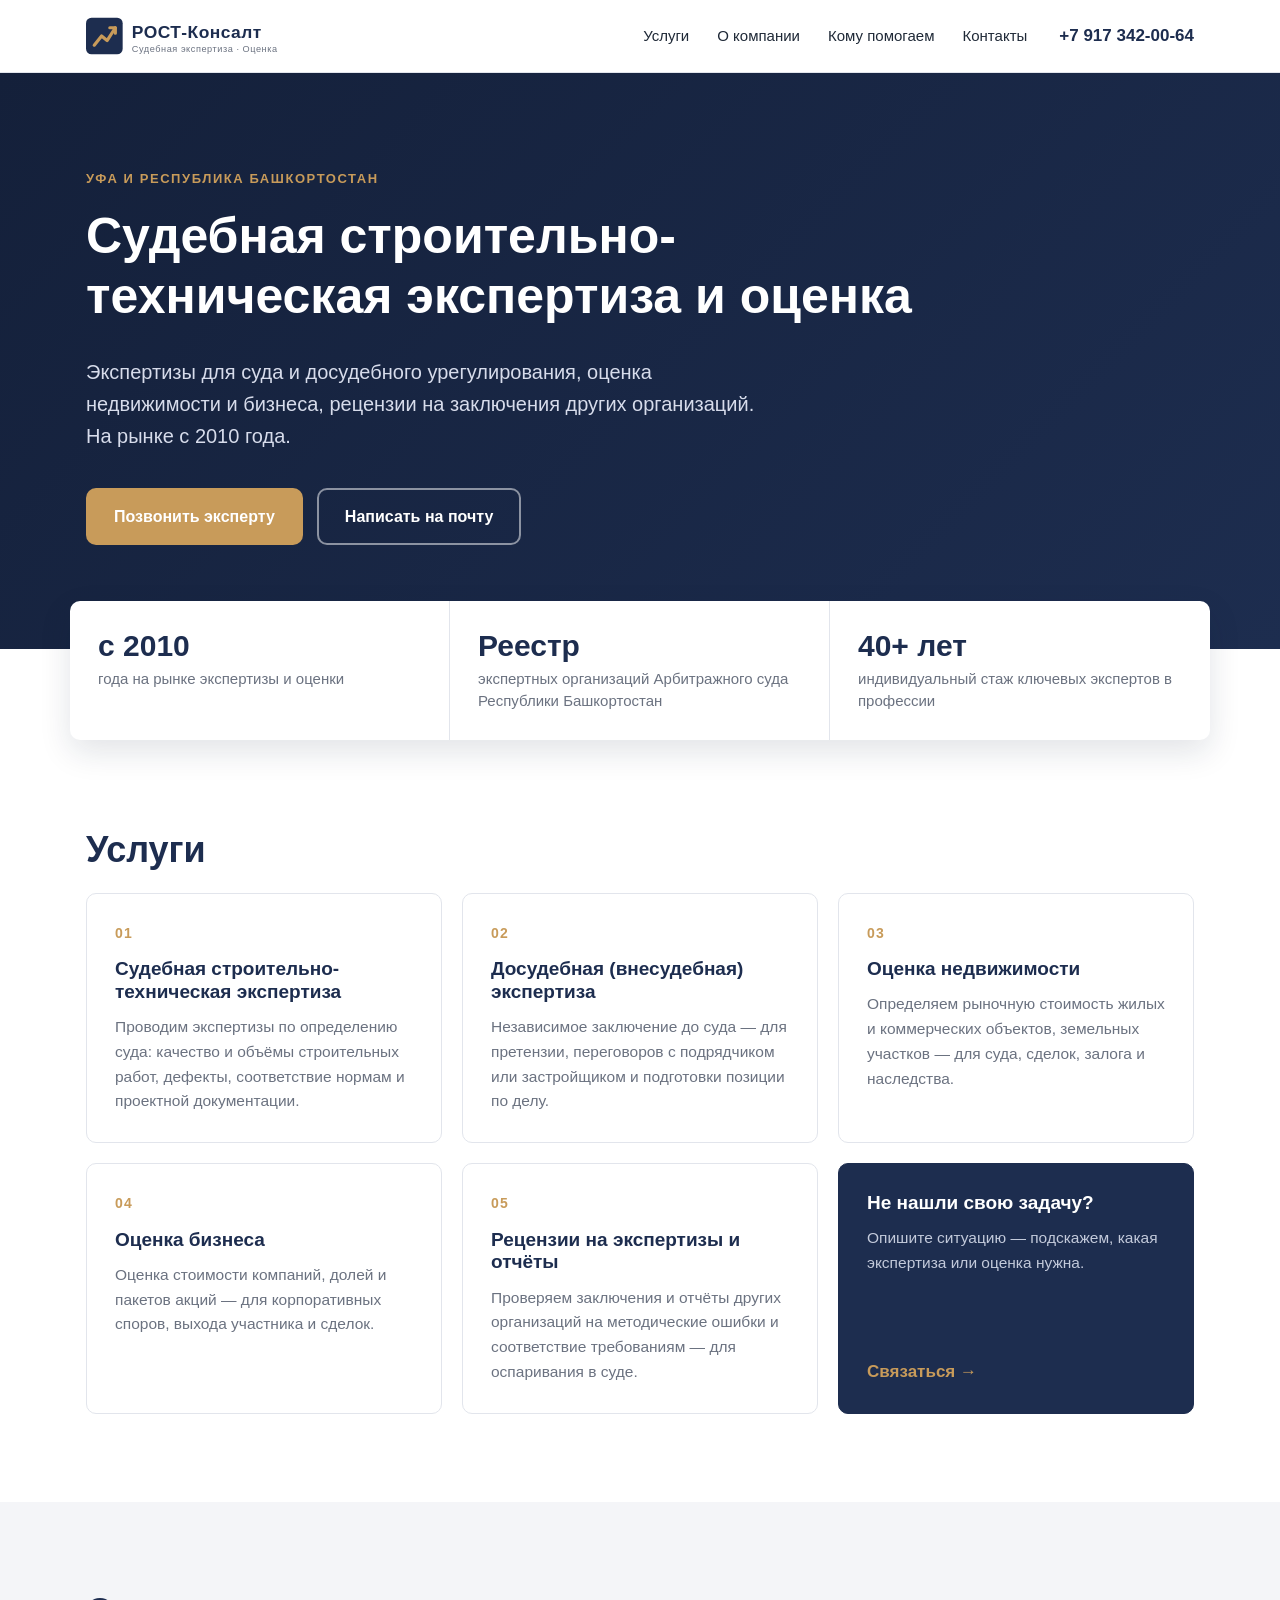
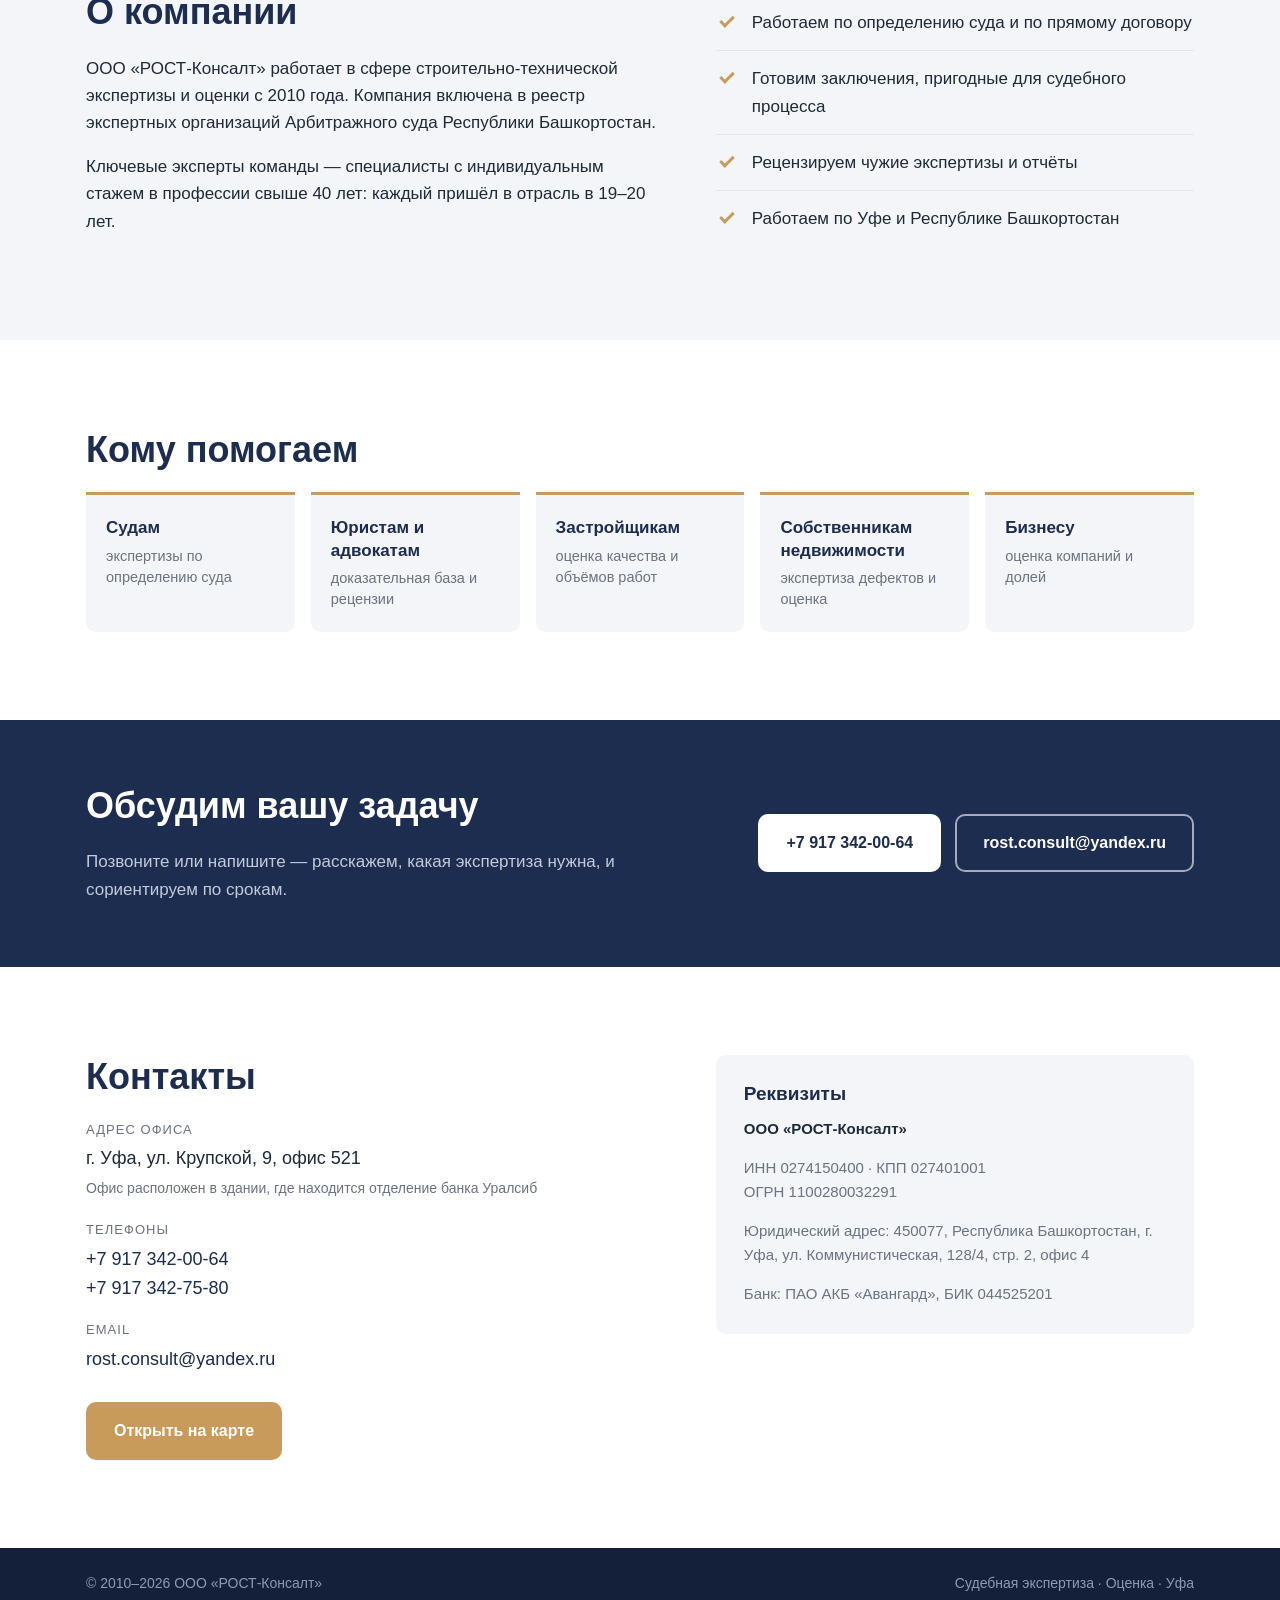
==== index.html @ 45d89816 "Первая версия лендинга РОСТ-Консалт на HTML/CSS Одностраничный адаптивный лендинг по справке о компа" ====
<!DOCTYPE html>
<html lang="ru">
<head>
  <meta charset="UTF-8">
  <meta name="viewport" content="width=device-width, initial-scale=1">
  <title>РОСТ-Консалт — судебная строительно-техническая экспертиза и оценка в Уфе</title>
  <meta name="description" content="ООО «РОСТ-Консалт»: судебная и досудебная строительно-техническая экспертиза, оценка недвижимости и бизнеса, рецензии на экспертизы. Уфа и Республика Башкортостан. На рынке с 2010 года.">
  <link rel="icon" href="assets/logo.svg" type="image/svg+xml">
  <link rel="stylesheet" href="styles.css">
</head>
<body>

  <header class="header">
    <div class="container header__inner">
      <a href="#top" class="header__logo" aria-label="РОСТ-Консалт — на главную">
        <!-- Заменить на assets/rostkonsalt_logo.png -->
        <img src="assets/logo.svg" alt="РОСТ-Консалт" width="240" height="48">
      </a>
      <input type="checkbox" id="nav-toggle" class="nav-toggle" aria-label="Открыть меню">
      <label for="nav-toggle" class="nav-burger" aria-hidden="true"><span></span></label>
      <nav class="nav" aria-label="Основное меню">
        <a href="#services">Услуги</a>
        <a href="#about">О компании</a>
        <a href="#clients">Кому помогаем</a>
        <a href="#contacts">Контакты</a>
      </nav>
      <a href="tel:+79173420064" class="header__phone">+7 917 342-00-64</a>
    </div>
  </header>

  <main id="top">

    <!-- 1. Первый экран -->
    <section class="hero">
      <div class="container hero__inner">
        <p class="eyebrow">Уфа и Республика Башкортостан</p>
        <h1>Судебная строительно-техническая экспертиза и&nbsp;оценка</h1>
        <p class="hero__lead">Экспертизы для суда и досудебного урегулирования, оценка недвижимости и бизнеса, рецензии на заключения других организаций. На рынке с 2010 года.</p>
        <div class="hero__actions">
          <a href="tel:+79173420064" class="btn btn--primary">Позвонить эксперту</a>
          <a href="mailto:rost.consult@yandex.ru" class="btn btn--ghost">Написать на почту</a>
        </div>
      </div>
    </section>

    <!-- 2. Факты доверия -->
    <section class="facts" aria-label="Ключевые факты">
      <div class="container facts__grid">
        <div class="fact">
          <span class="fact__num">с 2010</span>
          <span class="fact__text">года на рынке экспертизы и оценки</span>
        </div>
        <div class="fact">
          <span class="fact__num">Реестр</span>
          <span class="fact__text">экспертных организаций Арбитражного суда Республики Башкортостан</span>
        </div>
        <div class="fact">
          <span class="fact__num">40+ лет</span>
          <span class="fact__text">индивидуальный стаж ключевых экспертов в профессии</span>
        </div>
      </div>
    </section>

    <!-- 3. Услуги -->
    <section class="section" id="services">
      <div class="container">
        <h2>Услуги</h2>
        <div class="services">
          <article class="card">
            <span class="card__num">01</span>
            <h3>Судебная строительно-техническая экспертиза</h3>
            <p>Проводим экспертизы по определению суда: качество и объёмы строительных работ, дефекты, соответствие нормам и проектной документации.</p>
          </article>
          <article class="card">
            <span class="card__num">02</span>
            <h3>Досудебная (внесудебная) экспертиза</h3>
            <p>Независимое заключение до суда — для претензии, переговоров с подрядчиком или застройщиком и подготовки позиции по делу.</p>
          </article>
          <article class="card">
            <span class="card__num">03</span>
            <h3>Оценка недвижимости</h3>
            <p>Определяем рыночную стоимость жилых и коммерческих объектов, земельных участков — для суда, сделок, залога и наследства.</p>
          </article>
          <article class="card">
            <span class="card__num">04</span>
            <h3>Оценка бизнеса</h3>
            <p>Оценка стоимости компаний, долей и пакетов акций — для корпоративных споров, выхода участника и сделок.</p>
          </article>
          <article class="card">
            <span class="card__num">05</span>
            <h3>Рецензии на экспертизы и отчёты</h3>
            <p>Проверяем заключения и отчёты других организаций на методические ошибки и соответствие требованиям — для оспаривания в суде.</p>
          </article>
          <a href="#contacts" class="card card--cta">
            <h3>Не нашли свою задачу?</h3>
            <p>Опишите ситуацию — подскажем, какая экспертиза или оценка нужна.</p>
            <span class="card__link">Связаться →</span>
          </a>
        </div>
      </div>
    </section>

    <!-- 4. О компании -->
    <section class="section section--alt" id="about">
      <div class="container about">
        <div>
          <h2>О компании</h2>
          <p>ООО «РОСТ-Консалт» работает в сфере строительно-технической экспертизы и оценки с 2010 года. Компания включена в реестр экспертных организаций Арбитражного суда Республики Башкортостан.</p>
          <p>Ключевые эксперты команды — специалисты с индивидуальным стажем в профессии свыше 40 лет: каждый пришёл в отрасль в 19–20 лет.</p>
        </div>
        <ul class="checklist">
          <li>Работаем по определению суда и по прямому договору</li>
          <li>Готовим заключения, пригодные для судебного процесса</li>
          <li>Рецензируем чужие экспертизы и отчёты</li>
          <li>Работаем по Уфе и Республике Башкортостан</li>
        </ul>
      </div>
    </section>

    <!-- 5. Кому помогаем -->
    <section class="section" id="clients">
      <div class="container">
        <h2>Кому помогаем</h2>
        <ul class="clients">
          <li><strong>Судам</strong><span>экспертизы по определению суда</span></li>
          <li><strong>Юристам и адвокатам</strong><span>доказательная база и рецензии</span></li>
          <li><strong>Застройщикам</strong><span>оценка качества и объёмов работ</span></li>
          <li><strong>Собственникам недвижимости</strong><span>экспертиза дефектов и оценка</span></li>
          <li><strong>Бизнесу</strong><span>оценка компаний и долей</span></li>
        </ul>
      </div>
    </section>

    <!-- 6. Призыв к действию -->
    <section class="cta">
      <div class="container cta__inner">
        <div>
          <h2>Обсудим вашу задачу</h2>
          <p>Позвоните или напишите — расскажем, какая экспертиза нужна, и сориентируем по срокам.</p>
        </div>
        <div class="cta__actions">
          <a href="tel:+79173420064" class="btn btn--light">+7 917 342-00-64</a>
          <a href="mailto:rost.consult@yandex.ru" class="btn btn--outline-light">rost.consult@yandex.ru</a>
        </div>
      </div>
    </section>

    <!-- 7. Контакты -->
    <section class="section" id="contacts">
      <div class="container contacts">
        <div>
          <h2>Контакты</h2>
          <dl class="contacts__list">
            <dt>Адрес офиса</dt>
            <dd>г. Уфа, ул. Крупской, 9, офис 521<br><small>Офис расположен в здании, где находится отделение банка Уралсиб</small></dd>
            <dt>Телефоны</dt>
            <dd><a href="tel:+79173420064">+7 917 342-00-64</a><br><a href="tel:+79173427580">+7 917 342-75-80</a></dd>
            <dt>Email</dt>
            <dd><a href="mailto:rost.consult@yandex.ru">rost.consult@yandex.ru</a></dd>
          </dl>
          <a class="btn btn--primary" href="https://yandex.ru/maps/?text=%D0%A3%D1%84%D0%B0%2C%20%D1%83%D0%BB.%20%D0%9A%D1%80%D1%83%D0%BF%D1%81%D0%BA%D0%BE%D0%B9%2C%209" target="_blank" rel="noopener">Открыть на карте</a>
        </div>
        <div class="requisites">
          <h3>Реквизиты</h3>
          <p><strong>ООО «РОСТ-Консалт»</strong></p>
          <p>ИНН 0274150400 · КПП 027401001<br>ОГРН 1100280032291</p>
          <p>Юридический адрес: 450077, Республика Башкортостан, г. Уфа, ул. Коммунистическая, 128/4, стр. 2, офис 4</p>
          <p>Банк: ПАО АКБ «Авангард», БИК 044525201</p>
        </div>
      </div>
    </section>

  </main>

  <footer class="footer">
    <div class="container footer__inner">
      <span>© 2010–2026 ООО «РОСТ-Консалт»</span>
      <span>Судебная экспертиза · Оценка · Уфа</span>
    </div>
  </footer>

</body>
</html>
---- styles.css ----
:root {
  --navy: #1d2d4f;
  --navy-dark: #14203a;
  --accent: #c89b5a;
  --accent-dark: #a97f41;
  --text: #1f2937;
  --muted: #6b7280;
  --bg: #ffffff;
  --bg-alt: #f4f5f8;
  --line: #e2e5ec;
  --radius: 10px;
  --container: 1140px;
}

*, *::before, *::after { box-sizing: border-box; }

html { scroll-behavior: smooth; scroll-padding-top: 80px; }

body {
  margin: 0;
  font-family: "Segoe UI", Roboto, "Helvetica Neue", Arial, sans-serif;
  font-size: 17px;
  line-height: 1.6;
  color: var(--text);
  background: var(--bg);
}

img { max-width: 100%; height: auto; display: block; }
a { color: var(--navy); }

h1, h2, h3 { line-height: 1.2; color: var(--navy); margin: 0 0 .6em; }
h1 { font-size: clamp(30px, 5vw, 50px); color: #fff; }
h2 { font-size: clamp(26px, 3.4vw, 36px); }
h3 { font-size: 19px; }
p { margin: 0 0 1em; }

.container {
  width: 100%;
  max-width: var(--container);
  margin: 0 auto;
  padding: 0 16px;
}

/* ---------- Кнопки ---------- */
.btn {
  display: inline-block;
  padding: 14px 26px;
  border-radius: var(--radius);
  font-weight: 600;
  font-size: 16px;
  text-decoration: none;
  text-align: center;
  border: 2px solid transparent;
  transition: background .2s, color .2s, border-color .2s;
}
.btn--primary { background: var(--accent); color: #fff; }
.btn--primary:hover { background: var(--accent-dark); }
.btn--ghost { border-color: rgba(255,255,255,.5); color: #fff; }
.btn--ghost:hover { border-color: #fff; background: rgba(255,255,255,.08); }
.btn--light { background: #fff; color: var(--navy); }
.btn--light:hover { background: #f0e6d6; }
.btn--outline-light { border-color: rgba(255,255,255,.6); color: #fff; }
.btn--outline-light:hover { border-color: #fff; }

/* ---------- Шапка ---------- */
.header {
  position: sticky;
  top: 0;
  z-index: 10;
  background: rgba(255,255,255,.97);
  border-bottom: 1px solid var(--line);
}
.header__inner {
  display: flex;
  align-items: center;
  gap: 32px;
  min-height: 72px;
}
.header__logo img { height: 44px; width: auto; }
.nav { display: flex; gap: 28px; margin-left: auto; }
.nav a { text-decoration: none; color: var(--text); font-size: 15px; font-weight: 500; }
.nav a:hover { color: var(--accent-dark); }
.header__phone { font-weight: 700; text-decoration: none; white-space: nowrap; }
.nav-toggle, .nav-burger { display: none; }

/* ---------- Первый экран ---------- */
.hero {
  background: linear-gradient(135deg, var(--navy-dark) 0%, var(--navy) 100%);
  color: #d7dceb;
  padding: 96px 0 104px;
}
.hero__inner { max-width: 860px; margin-left: max(0px, calc((100% - var(--container)) / 2)); }
.eyebrow {
  text-transform: uppercase;
  letter-spacing: .12em;
  font-size: 13px;
  font-weight: 600;
  color: var(--accent);
  margin-bottom: 16px;
}
.hero__lead { font-size: clamp(17px, 2vw, 20px); max-width: 680px; margin-bottom: 36px; }
.hero__actions { display: flex; flex-wrap: wrap; gap: 14px; }

/* ---------- Факты ---------- */
.facts { margin-top: -48px; }
.facts__grid {
  display: grid;
  grid-template-columns: repeat(3, 1fr);
  gap: 0;
  background: #fff;
  border-radius: var(--radius);
  box-shadow: 0 12px 32px rgba(20, 32, 58, .12);
  padding: 0;
}
.fact {
  padding: 28px 28px;
  border-right: 1px solid var(--line);
  display: flex;
  flex-direction: column;
  gap: 6px;
}
.fact:last-child { border-right: 0; }
.fact__num { font-size: 30px; font-weight: 700; color: var(--navy); line-height: 1.1; }
.fact__text { color: var(--muted); font-size: 15px; line-height: 1.45; }

/* ---------- Секции ---------- */
.section { padding: 88px 0; }
.section--alt { background: var(--bg-alt); }

/* ---------- Услуги ---------- */
.services {
  display: grid;
  grid-template-columns: repeat(3, 1fr);
  gap: 20px;
  margin-top: 12px;
}
.card {
  background: #fff;
  border: 1px solid var(--line);
  border-radius: var(--radius);
  padding: 28px;
  transition: border-color .2s, box-shadow .2s;
}
.card:hover { border-color: var(--accent); box-shadow: 0 8px 24px rgba(20, 32, 58, .08); }
.card p { color: var(--muted); font-size: 15.5px; margin: 0; }
.card__num { display: block; font-weight: 700; color: var(--accent); margin-bottom: 14px; font-size: 14px; letter-spacing: .08em; }
.card--cta {
  background: var(--navy);
  border-color: var(--navy);
  text-decoration: none;
  display: flex;
  flex-direction: column;
}
.card--cta h3 { color: #fff; }
.card--cta p { color: #c3cadb; }
.card__link { margin-top: auto; padding-top: 18px; color: var(--accent); font-weight: 600; }

/* ---------- О компании ---------- */
.about {
  display: grid;
  grid-template-columns: 1.2fr 1fr;
  gap: 56px;
  align-items: center;
}
.checklist { list-style: none; margin: 0; padding: 0; }
.checklist li {
  position: relative;
  padding: 14px 0 14px 36px;
  border-bottom: 1px solid var(--line);
  font-weight: 500;
}
.checklist li:last-child { border-bottom: 0; }
.checklist li::before {
  content: "";
  position: absolute;
  left: 4px;
  top: 21px;
  width: 14px;
  height: 8px;
  border-left: 3px solid var(--accent);
  border-bottom: 3px solid var(--accent);
  transform: rotate(-45deg);
}

/* ---------- Кому помогаем ---------- */
.clients {
  list-style: none;
  margin: 12px 0 0;
  padding: 0;
  display: grid;
  grid-template-columns: repeat(5, 1fr);
  gap: 16px;
}
.clients li {
  border-top: 3px solid var(--accent);
  background: var(--bg-alt);
  border-radius: 0 0 var(--radius) var(--radius);
  padding: 22px 20px;
  display: flex;
  flex-direction: column;
  gap: 6px;
}
.clients strong { color: var(--navy); font-size: 17px; line-height: 1.3; }
.clients span { color: var(--muted); font-size: 14.5px; line-height: 1.45; }

/* ---------- CTA ---------- */
.cta { background: var(--navy); color: #c3cadb; padding: 64px 0; }
.cta h2 { color: #fff; }
.cta p { margin: 0; }
.cta__inner {
  display: flex;
  align-items: center;
  justify-content: space-between;
  gap: 32px;
}
.cta__actions { display: flex; flex-wrap: wrap; gap: 14px; flex-shrink: 0; }

/* ---------- Контакты ---------- */
.contacts {
  display: grid;
  grid-template-columns: 1.2fr 1fr;
  gap: 56px;
}
.contacts__list { margin: 0 0 28px; }
.contacts__list dt {
  font-size: 13px;
  text-transform: uppercase;
  letter-spacing: .08em;
  color: var(--muted);
  margin-top: 18px;
}
.contacts__list dd { margin: 4px 0 0; font-size: 18px; font-weight: 500; }
.contacts__list dd a { text-decoration: none; }
.contacts__list small { color: var(--muted); font-size: 14px; font-weight: 400; }
.requisites {
  background: var(--bg-alt);
  border-radius: var(--radius);
  padding: 28px;
  font-size: 15px;
  color: var(--muted);
  align-self: start;
}
.requisites strong { color: var(--text); }
.requisites p:last-child { margin: 0; }

/* ---------- Подвал ---------- */
.footer { background: var(--navy-dark); color: #8f99b3; font-size: 14px; padding: 24px 0; }
.footer__inner { display: flex; justify-content: space-between; gap: 16px; flex-wrap: wrap; }

/* ---------- Адаптив ---------- */
@media (max-width: 1024px) {
  .services { grid-template-columns: repeat(2, 1fr); }
  .clients { grid-template-columns: repeat(3, 1fr); }
  .header__phone { display: none; }
}

@media (max-width: 820px) {
  .nav-burger {
    display: block;
    margin-left: auto;
    width: 32px;
    height: 24px;
    position: relative;
    cursor: pointer;
  }
  .nav-burger span,
  .nav-burger span::before,
  .nav-burger span::after {
    position: absolute;
    left: 0;
    width: 100%;
    height: 3px;
    background: var(--navy);
    border-radius: 2px;
    content: "";
  }
  .nav-burger span { top: 10px; }
  .nav-burger span::before { top: -9px; }
  .nav-burger span::after { top: 9px; }
  .nav {
    display: none;
    position: absolute;
    top: 72px;
    left: 0;
    right: 0;
    flex-direction: column;
    gap: 0;
    background: #fff;
    border-bottom: 1px solid var(--line);
    padding: 8px 16px 16px;
  }
  .nav a { padding: 12px 0; border-bottom: 1px solid var(--line); font-size: 17px; }
  .nav-toggle:checked ~ .nav { display: flex; }

  .facts__grid { grid-template-columns: 1fr; }
  .fact { border-right: 0; border-bottom: 1px solid var(--line); padding: 22px; }
  .fact:last-child { border-bottom: 0; }

  .about, .contacts { grid-template-columns: 1fr; gap: 32px; }
  .cta__inner { flex-direction: column; align-items: flex-start; }
}

@media (max-width: 600px) {
  body { font-size: 16px; }
  .header__logo img { height: 38px; }
  .hero { padding: 64px 0 88px; }
  .hero__actions .btn, .cta__actions .btn { width: 100%; }
  .cta__actions { width: 100%; }
  .section { padding: 64px 0; }
  .services { grid-template-columns: 1fr; }
  .clients { grid-template-columns: 1fr; }
  .contacts__list dd { font-size: 17px; }
}
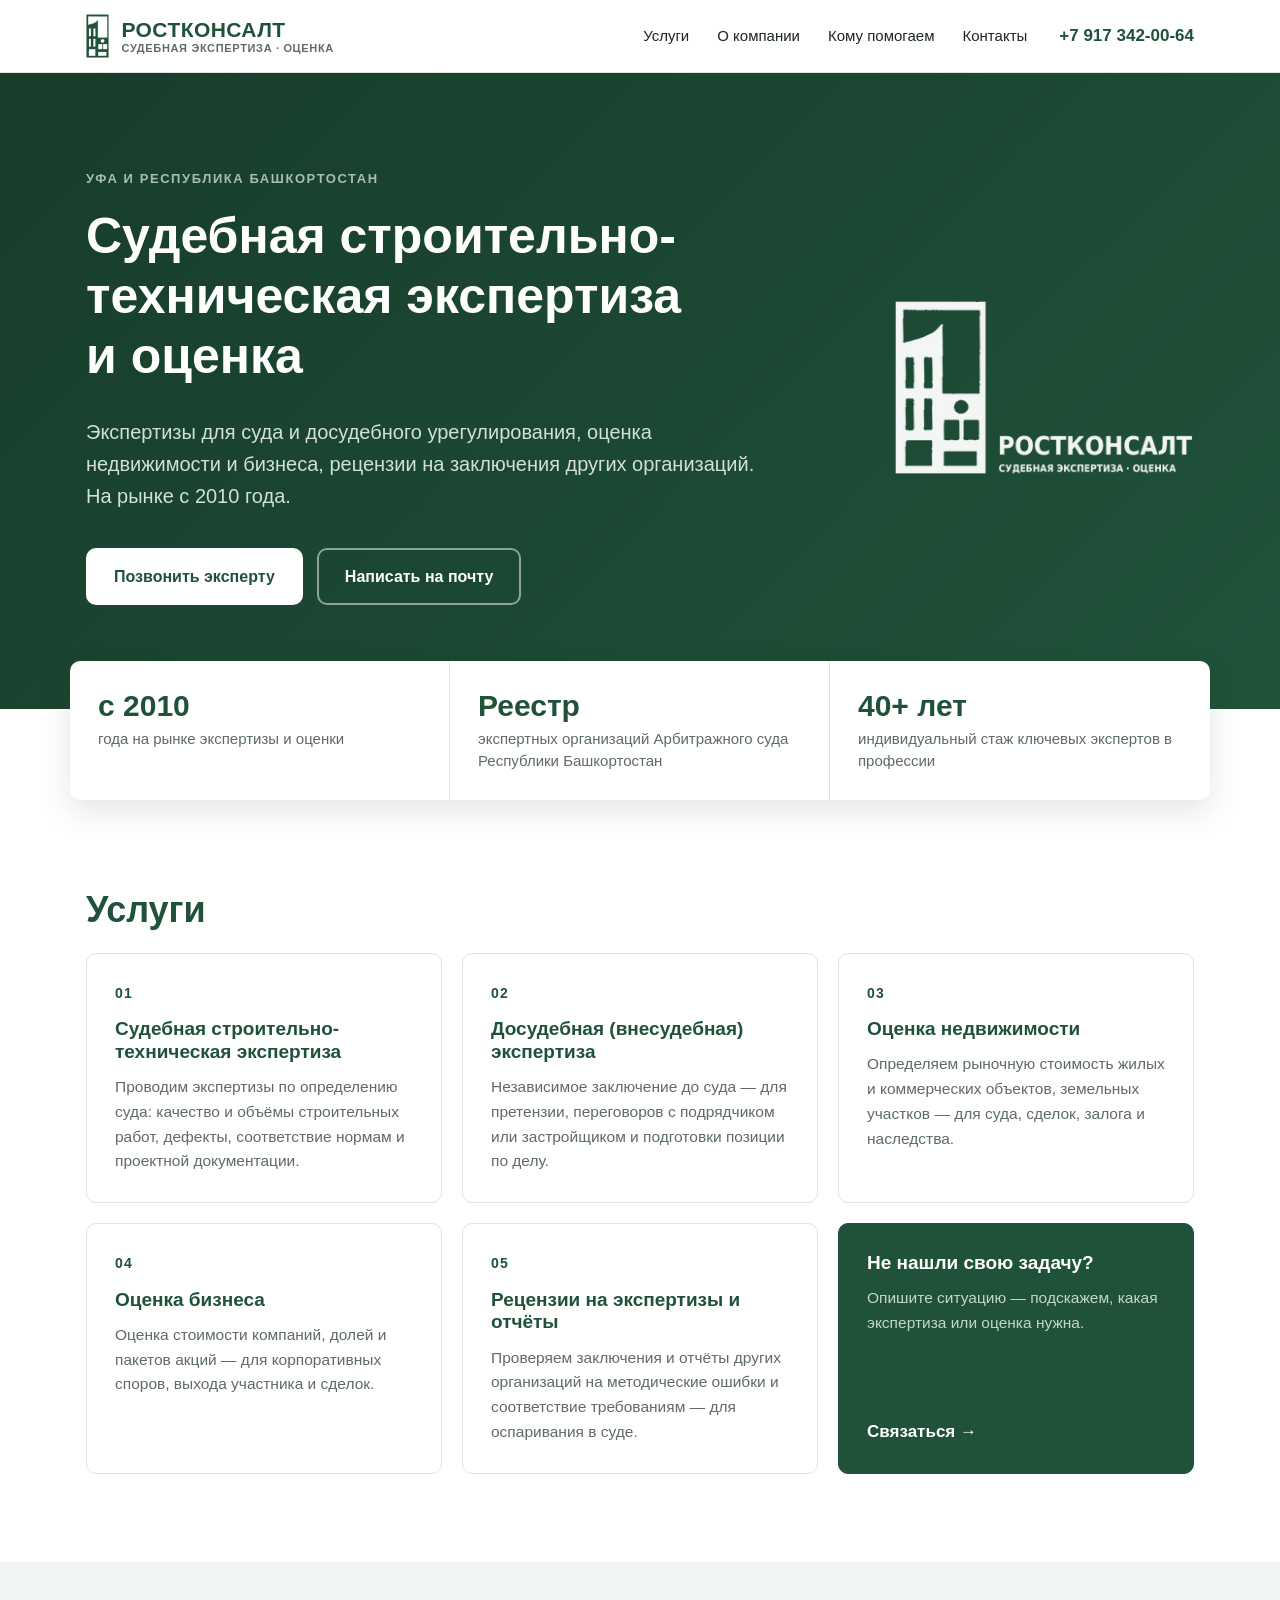
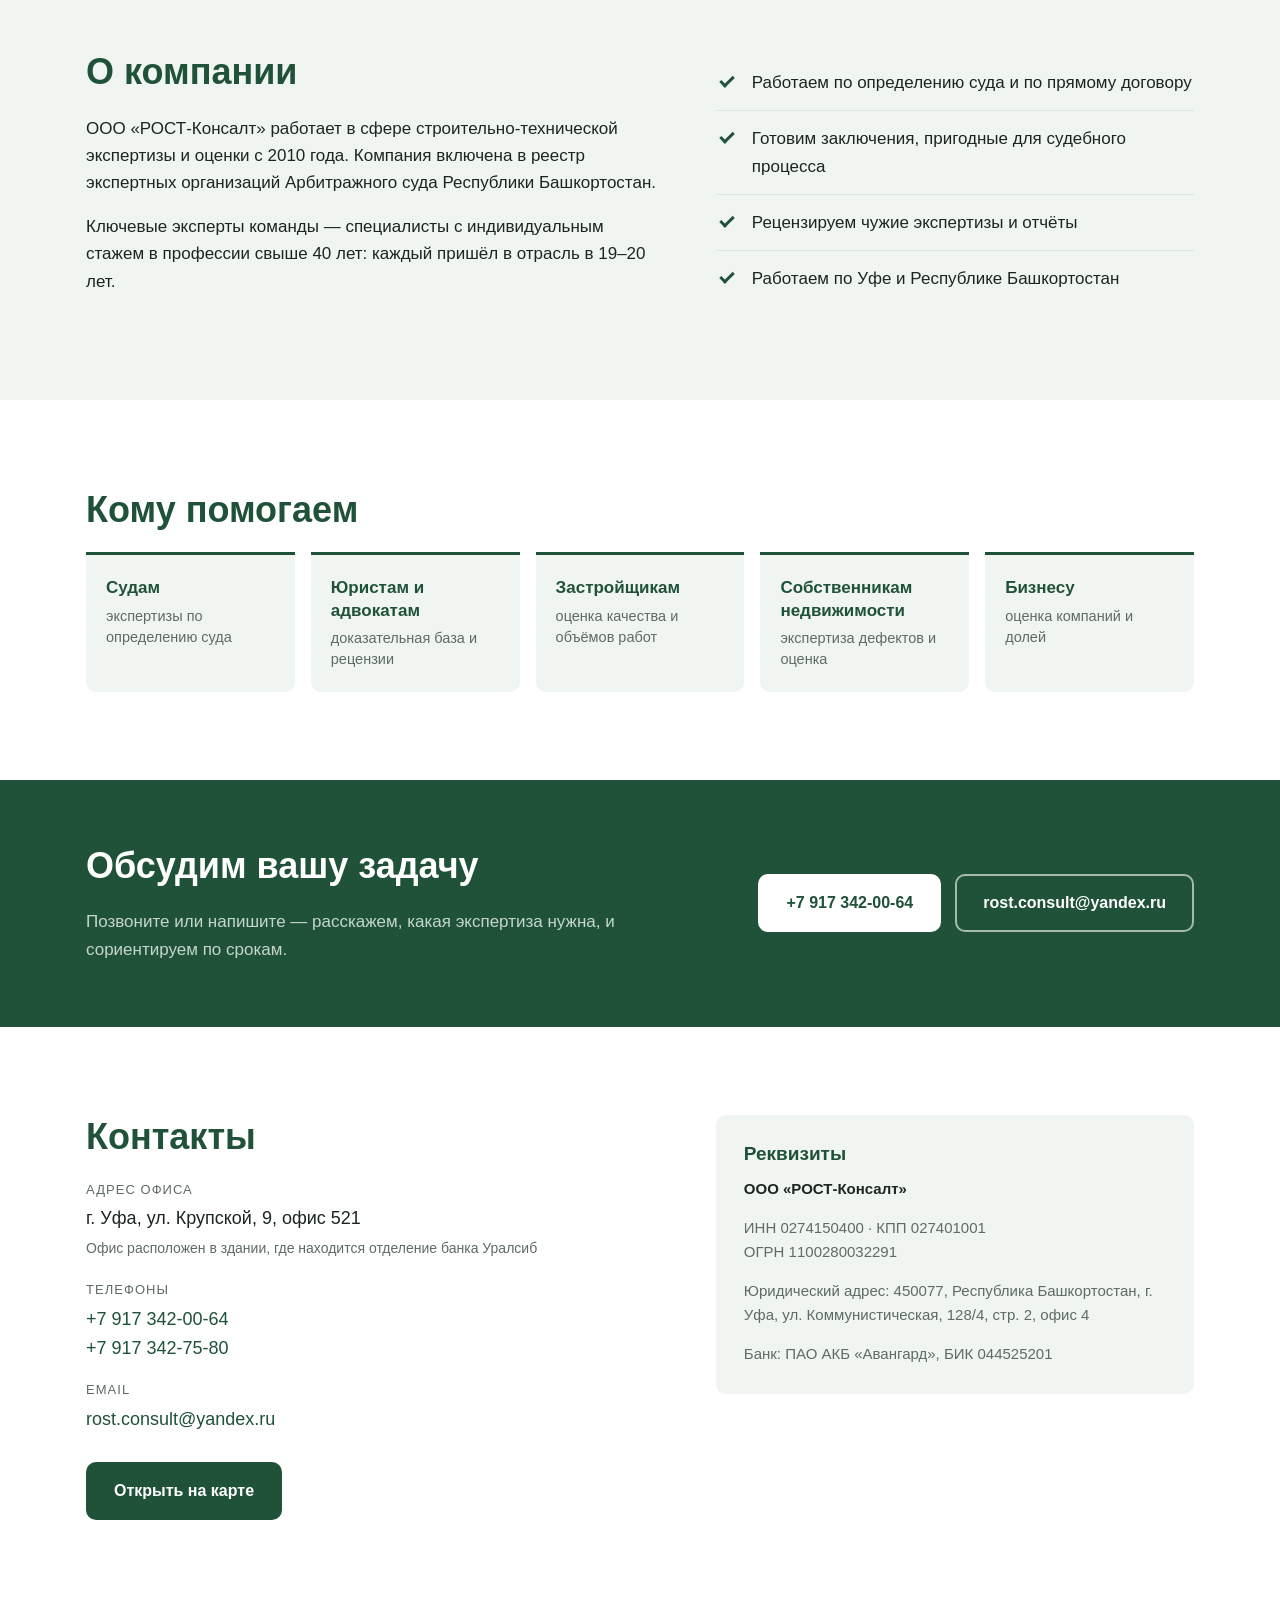
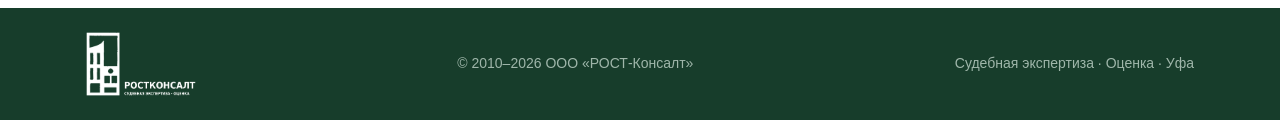
==== commit f979afd9: "Фирменный логотип и зелёная палитра Логотип из rostkonsalt_logo_square.png: иконка + название в шапк" ====
--- a/index.html
+++ b/index.html
@@ -5,7 +5,7 @@
   <meta name="viewport" content="width=device-width, initial-scale=1">
   <title>РОСТ-Консалт — судебная строительно-техническая экспертиза и оценка в Уфе</title>
   <meta name="description" content="ООО «РОСТ-Консалт»: судебная и досудебная строительно-техническая экспертиза, оценка недвижимости и бизнеса, рецензии на экспертизы. Уфа и Республика Башкортостан. На рынке с 2010 года.">
-  <link rel="icon" href="assets/logo.svg" type="image/svg+xml">
+  <link rel="icon" href="assets/favicon.png" type="image/png">
   <link rel="stylesheet" href="styles.css">
 </head>
 <body>
@@ -13,8 +13,11 @@
   <header class="header">
     <div class="container header__inner">
       <a href="#top" class="header__logo" aria-label="РОСТ-Консалт — на главную">
-        <!-- Заменить на assets/rostkonsalt_logo.png -->
-        <img src="assets/logo.svg" alt="РОСТ-Консалт" width="240" height="48">
+        <img src="assets/icon-green.png" alt="" width="24" height="45">
+        <span class="header__brand">
+          <span class="header__name">РОСТКОНСАЛТ</span>
+          <span class="header__tagline">Судебная экспертиза · Оценка</span>
+        </span>
       </a>
       <input type="checkbox" id="nav-toggle" class="nav-toggle" aria-label="Открыть меню">
       <label for="nav-toggle" class="nav-burger" aria-hidden="true"><span></span></label>
@@ -33,6 +36,7 @@
     <!-- 1. Первый экран -->
     <section class="hero">
       <div class="container hero__inner">
+        <div class="hero__text">
         <p class="eyebrow">Уфа и Республика Башкортостан</p>
         <h1>Судебная строительно-техническая экспертиза и&nbsp;оценка</h1>
         <p class="hero__lead">Экспертизы для суда и досудебного урегулирования, оценка недвижимости и бизнеса, рецензии на заключения других организаций. На рынке с 2010 года.</p>
@@ -40,6 +44,8 @@
           <a href="tel:+79173420064" class="btn btn--primary">Позвонить эксперту</a>
           <a href="mailto:rost.consult@yandex.ru" class="btn btn--ghost">Написать на почту</a>
         </div>
+        </div>
+        <img class="hero__logo" src="assets/logo-white.png" alt="Логотип РОСТКОНСАЛТ" width="309" height="180">
       </div>
     </section>
 
@@ -174,6 +180,7 @@
 
   <footer class="footer">
     <div class="container footer__inner">
+      <img src="assets/logo-white.png" alt="РОСТКОНСАЛТ" width="137" height="80" class="footer__logo">
       <span>© 2010–2026 ООО «РОСТ-Консалт»</span>
       <span>Судебная экспертиза · Оценка · Уфа</span>
     </div>
--- a/styles.css
+++ b/styles.css
@@ -1,13 +1,14 @@
 :root {
-  --navy: #1d2d4f;
-  --navy-dark: #14203a;
-  --accent: #c89b5a;
-  --accent-dark: #a97f41;
-  --text: #1f2937;
-  --muted: #6b7280;
+  /* Палитра по логотипу: фирменный зелёный #20523A + белый */
+  --green: #20523a;
+  --green-dark: #173d2b;
+  --green-light: #2e6b4d;
+  --sage: #a8bdb3;
+  --text: #1c2621;
+  --muted: #5f6b65;
   --bg: #ffffff;
-  --bg-alt: #f4f5f8;
-  --line: #e2e5ec;
+  --bg-alt: #f1f5f2;
+  --line: #dde5e0;
   --radius: 10px;
   --container: 1140px;
 }
@@ -26,9 +27,9 @@
 }
 
 img { max-width: 100%; height: auto; display: block; }
-a { color: var(--navy); }
-
-h1, h2, h3 { line-height: 1.2; color: var(--navy); margin: 0 0 .6em; }
+a { color: var(--green); }
+
+h1, h2, h3 { line-height: 1.2; color: var(--green); margin: 0 0 .6em; }
 h1 { font-size: clamp(30px, 5vw, 50px); color: #fff; }
 h2 { font-size: clamp(26px, 3.4vw, 36px); }
 h3 { font-size: 19px; }
@@ -53,12 +54,14 @@
   border: 2px solid transparent;
   transition: background .2s, color .2s, border-color .2s;
 }
-.btn--primary { background: var(--accent); color: #fff; }
-.btn--primary:hover { background: var(--accent-dark); }
+.btn--primary { background: var(--green); color: #fff; }
+.btn--primary:hover { background: var(--green-light); }
+.hero .btn--primary { background: #fff; color: var(--green); }
+.hero .btn--primary:hover { background: #e6efe9; }
 .btn--ghost { border-color: rgba(255,255,255,.5); color: #fff; }
 .btn--ghost:hover { border-color: #fff; background: rgba(255,255,255,.08); }
-.btn--light { background: #fff; color: var(--navy); }
-.btn--light:hover { background: #f0e6d6; }
+.btn--light { background: #fff; color: var(--green); }
+.btn--light:hover { background: #e6efe9; }
 .btn--outline-light { border-color: rgba(255,255,255,.6); color: #fff; }
 .btn--outline-light:hover { border-color: #fff; }
 
@@ -76,26 +79,32 @@
   gap: 32px;
   min-height: 72px;
 }
+.header__logo { display: flex; align-items: center; gap: 12px; text-decoration: none; }
 .header__logo img { height: 44px; width: auto; }
+.header__brand { display: flex; flex-direction: column; line-height: 1.15; }
+.header__name { font-weight: 800; font-size: 21px; letter-spacing: .02em; color: var(--green); }
+.header__tagline { font-size: 11px; font-weight: 600; letter-spacing: .06em; text-transform: uppercase; color: var(--muted); }
 .nav { display: flex; gap: 28px; margin-left: auto; }
 .nav a { text-decoration: none; color: var(--text); font-size: 15px; font-weight: 500; }
-.nav a:hover { color: var(--accent-dark); }
+.nav a:hover { color: var(--green-light); }
 .header__phone { font-weight: 700; text-decoration: none; white-space: nowrap; }
 .nav-toggle, .nav-burger { display: none; }
 
 /* ---------- Первый экран ---------- */
 .hero {
-  background: linear-gradient(135deg, var(--navy-dark) 0%, var(--navy) 100%);
-  color: #d7dceb;
+  background: linear-gradient(135deg, var(--green-dark) 0%, var(--green) 100%);
+  color: #d3e0d9;
   padding: 96px 0 104px;
 }
-.hero__inner { max-width: 860px; margin-left: max(0px, calc((100% - var(--container)) / 2)); }
+.hero__inner { display: flex; align-items: center; justify-content: space-between; gap: 48px; }
+.hero__text { max-width: 720px; }
+.hero__logo { width: 300px; flex-shrink: 0; opacity: .95; }
 .eyebrow {
   text-transform: uppercase;
   letter-spacing: .12em;
   font-size: 13px;
   font-weight: 600;
-  color: var(--accent);
+  color: var(--sage);
   margin-bottom: 16px;
 }
 .hero__lead { font-size: clamp(17px, 2vw, 20px); max-width: 680px; margin-bottom: 36px; }
@@ -109,7 +118,7 @@
   gap: 0;
   background: #fff;
   border-radius: var(--radius);
-  box-shadow: 0 12px 32px rgba(20, 32, 58, .12);
+  box-shadow: 0 12px 32px rgba(23, 61, 43, .12);
   padding: 0;
 }
 .fact {
@@ -120,7 +129,7 @@
   gap: 6px;
 }
 .fact:last-child { border-right: 0; }
-.fact__num { font-size: 30px; font-weight: 700; color: var(--navy); line-height: 1.1; }
+.fact__num { font-size: 30px; font-weight: 700; color: var(--green); line-height: 1.1; }
 .fact__text { color: var(--muted); font-size: 15px; line-height: 1.45; }
 
 /* ---------- Секции ---------- */
@@ -141,19 +150,19 @@
   padding: 28px;
   transition: border-color .2s, box-shadow .2s;
 }
-.card:hover { border-color: var(--accent); box-shadow: 0 8px 24px rgba(20, 32, 58, .08); }
+.card:hover { border-color: var(--green); box-shadow: 0 8px 24px rgba(23, 61, 43, .08); }
 .card p { color: var(--muted); font-size: 15.5px; margin: 0; }
-.card__num { display: block; font-weight: 700; color: var(--accent); margin-bottom: 14px; font-size: 14px; letter-spacing: .08em; }
+.card__num { display: block; font-weight: 700; color: var(--green); margin-bottom: 14px; font-size: 14px; letter-spacing: .08em; }
 .card--cta {
-  background: var(--navy);
-  border-color: var(--navy);
+  background: var(--green);
+  border-color: var(--green);
   text-decoration: none;
   display: flex;
   flex-direction: column;
 }
 .card--cta h3 { color: #fff; }
-.card--cta p { color: #c3cadb; }
-.card__link { margin-top: auto; padding-top: 18px; color: var(--accent); font-weight: 600; }
+.card--cta p { color: #c5d6cd; }
+.card__link { margin-top: auto; padding-top: 18px; color: #fff; font-weight: 600; }
 
 /* ---------- О компании ---------- */
 .about {
@@ -177,8 +186,8 @@
   top: 21px;
   width: 14px;
   height: 8px;
-  border-left: 3px solid var(--accent);
-  border-bottom: 3px solid var(--accent);
+  border-left: 3px solid var(--green);
+  border-bottom: 3px solid var(--green);
   transform: rotate(-45deg);
 }
 
@@ -192,7 +201,7 @@
   gap: 16px;
 }
 .clients li {
-  border-top: 3px solid var(--accent);
+  border-top: 3px solid var(--green);
   background: var(--bg-alt);
   border-radius: 0 0 var(--radius) var(--radius);
   padding: 22px 20px;
@@ -200,11 +209,11 @@
   flex-direction: column;
   gap: 6px;
 }
-.clients strong { color: var(--navy); font-size: 17px; line-height: 1.3; }
+.clients strong { color: var(--green); font-size: 17px; line-height: 1.3; }
 .clients span { color: var(--muted); font-size: 14.5px; line-height: 1.45; }
 
 /* ---------- CTA ---------- */
-.cta { background: var(--navy); color: #c3cadb; padding: 64px 0; }
+.cta { background: var(--green); color: #c5d6cd; padding: 64px 0; }
 .cta h2 { color: #fff; }
 .cta p { margin: 0; }
 .cta__inner {
@@ -244,14 +253,16 @@
 .requisites p:last-child { margin: 0; }
 
 /* ---------- Подвал ---------- */
-.footer { background: var(--navy-dark); color: #8f99b3; font-size: 14px; padding: 24px 0; }
-.footer__inner { display: flex; justify-content: space-between; gap: 16px; flex-wrap: wrap; }
+.footer { background: var(--green-dark); color: #9fb6aa; font-size: 14px; padding: 24px 0; }
+.footer__inner { display: flex; justify-content: space-between; align-items: center; gap: 16px 32px; flex-wrap: wrap; }
+.footer__logo { height: 64px; width: auto; }
 
 /* ---------- Адаптив ---------- */
 @media (max-width: 1024px) {
   .services { grid-template-columns: repeat(2, 1fr); }
   .clients { grid-template-columns: repeat(3, 1fr); }
   .header__phone { display: none; }
+  .hero__logo { width: 220px; }
 }
 
 @media (max-width: 820px) {
@@ -270,7 +281,7 @@
     left: 0;
     width: 100%;
     height: 3px;
-    background: var(--navy);
+    background: var(--green);
     border-radius: 2px;
     content: "";
   }
@@ -292,6 +303,7 @@
   .nav a { padding: 12px 0; border-bottom: 1px solid var(--line); font-size: 17px; }
   .nav-toggle:checked ~ .nav { display: flex; }
 
+  .hero__logo { display: none; }
   .facts__grid { grid-template-columns: 1fr; }
   .fact { border-right: 0; border-bottom: 1px solid var(--line); padding: 22px; }
   .fact:last-child { border-bottom: 0; }
@@ -303,6 +315,8 @@
 @media (max-width: 600px) {
   body { font-size: 16px; }
   .header__logo img { height: 38px; }
+  .header__name { font-size: 18px; }
+  .header__tagline { font-size: 10px; }
   .hero { padding: 64px 0 88px; }
   .hero__actions .btn, .cta__actions .btn { width: 100%; }
   .cta__actions { width: 100%; }
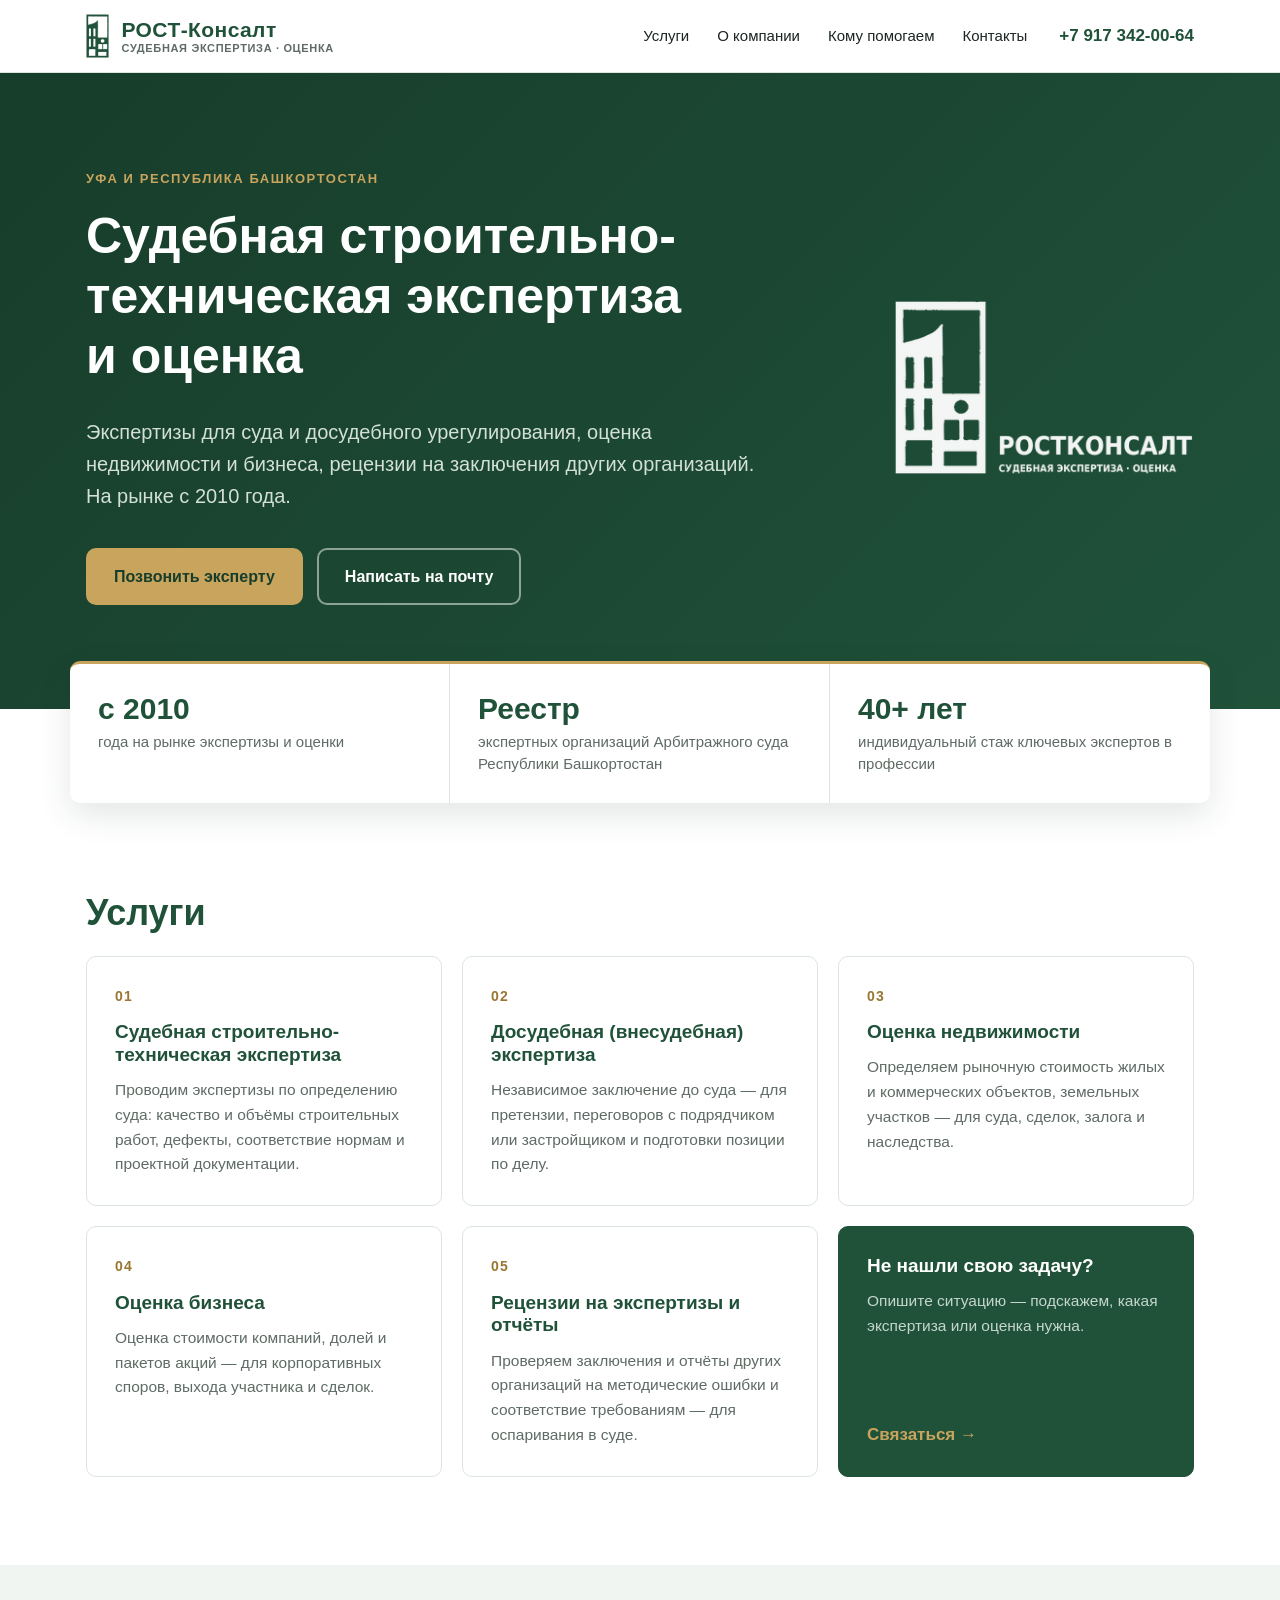
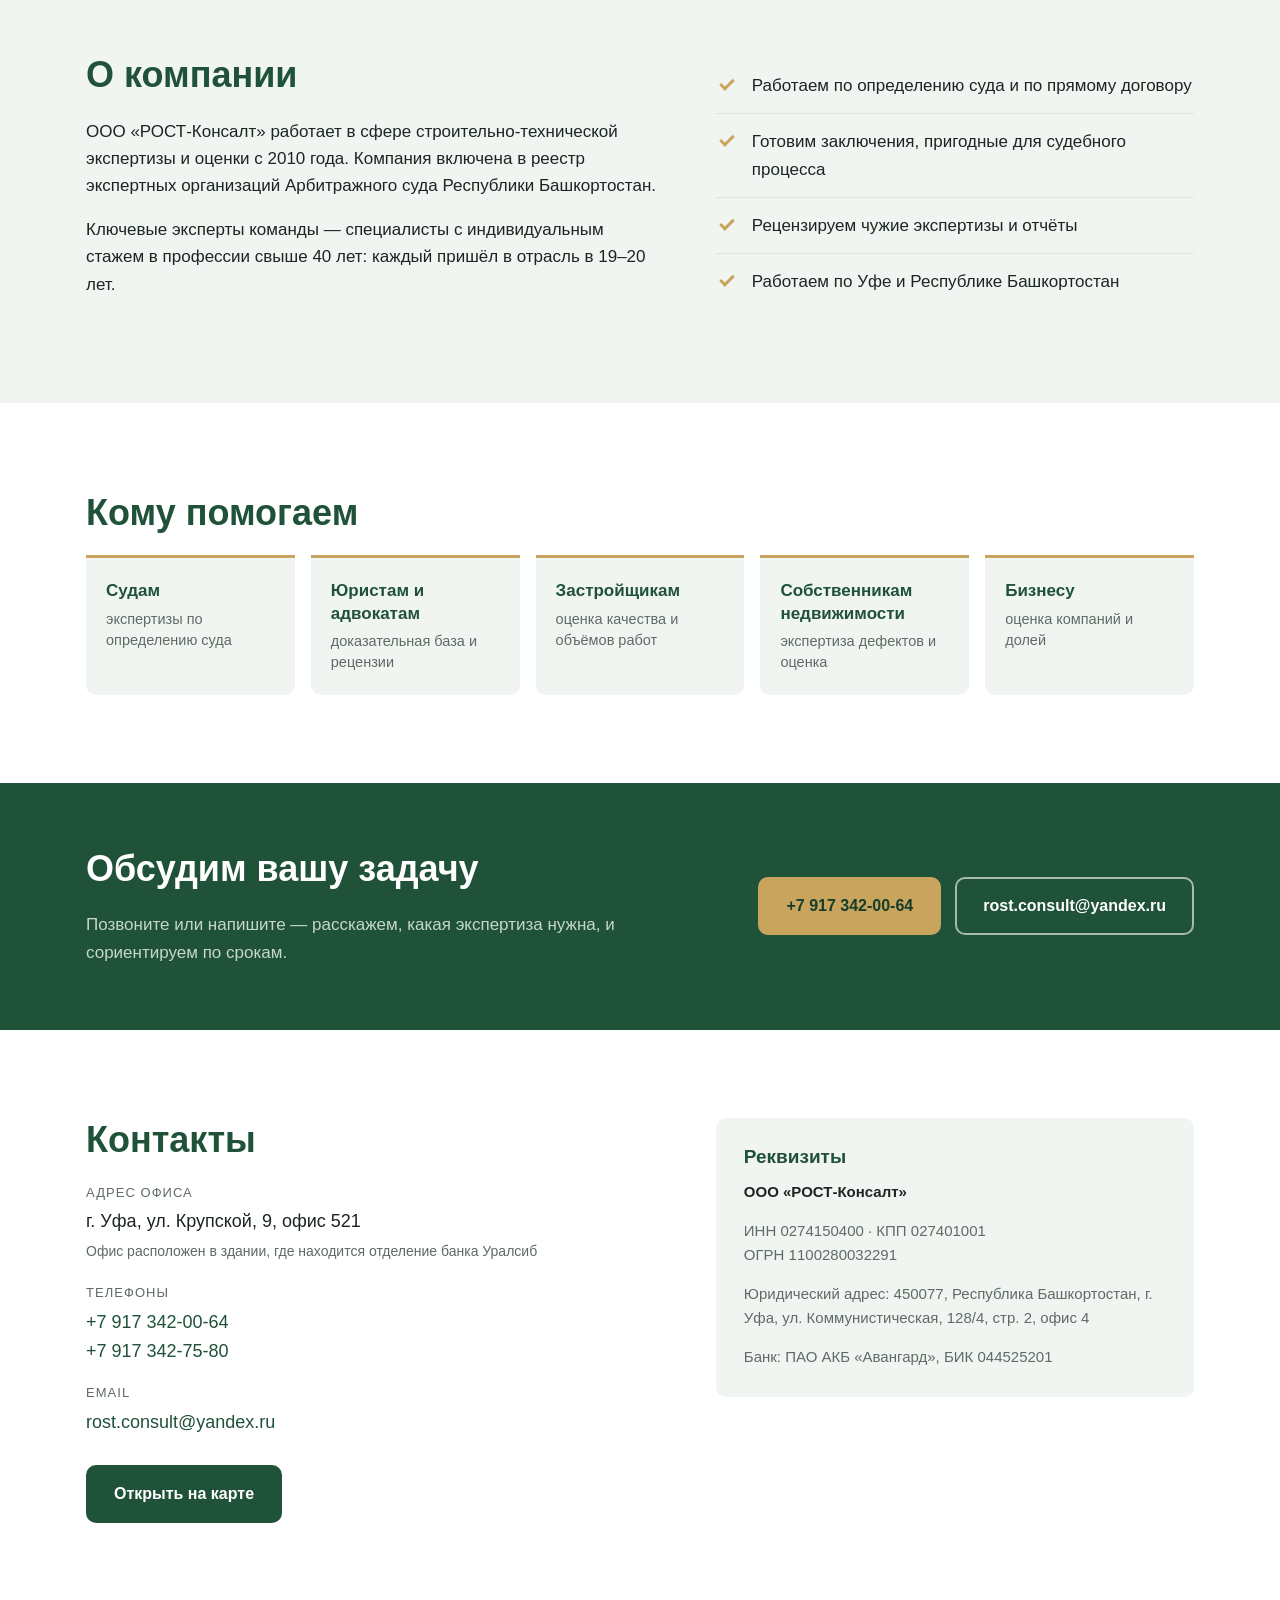
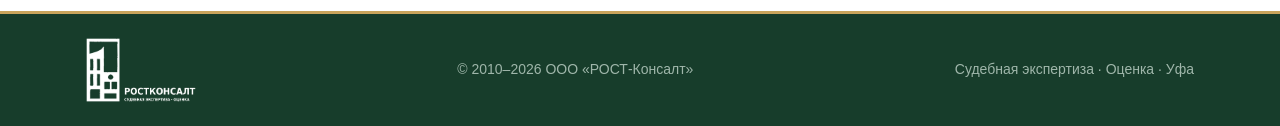
==== commit ea357626: "Название «РОСТ-Консалт» как в справке, robots.txt и sitemap.xml Co-Authored-By: Claude Opus 5.5 <nor" ====
--- a/index.html
+++ b/index.html
@@ -15,7 +15,7 @@
       <a href="#top" class="header__logo" aria-label="РОСТ-Консалт — на главную">
         <img src="assets/icon-green.png" alt="" width="24" height="45">
         <span class="header__brand">
-          <span class="header__name">РОСТКОНСАЛТ</span>
+          <span class="header__name">РОСТ-Консалт</span>
           <span class="header__tagline">Судебная экспертиза · Оценка</span>
         </span>
       </a>
@@ -45,7 +45,7 @@
           <a href="mailto:rost.consult@yandex.ru" class="btn btn--ghost">Написать на почту</a>
         </div>
         </div>
-        <img class="hero__logo" src="assets/logo-white.png" alt="Логотип РОСТКОНСАЛТ" width="309" height="180">
+        <img class="hero__logo" src="assets/logo-white.png" alt="Логотип РОСТ-Консалт" width="309" height="180">
       </div>
     </section>
 
@@ -180,7 +180,7 @@
 
   <footer class="footer">
     <div class="container footer__inner">
-      <img src="assets/logo-white.png" alt="РОСТКОНСАЛТ" width="137" height="80" class="footer__logo">
+      <img src="assets/logo-white.png" alt="РОСТ-Консалт" width="137" height="80" class="footer__logo">
       <span>© 2010–2026 ООО «РОСТ-Консалт»</span>
       <span>Судебная экспертиза · Оценка · Уфа</span>
     </div>
--- a/styles.css
+++ b/styles.css
@@ -4,6 +4,10 @@
   --green-dark: #173d2b;
   --green-light: #2e6b4d;
   --sage: #a8bdb3;
+  /* Золото: светлое — на зелёном фоне, тёмное — для текста на белом */
+  --gold: #c9a45c;
+  --gold-light: #dcbd7e;
+  --gold-dark: #9a7632;
   --text: #1c2621;
   --muted: #5f6b65;
   --bg: #ffffff;
@@ -56,12 +60,12 @@
 }
 .btn--primary { background: var(--green); color: #fff; }
 .btn--primary:hover { background: var(--green-light); }
-.hero .btn--primary { background: #fff; color: var(--green); }
-.hero .btn--primary:hover { background: #e6efe9; }
+.hero .btn--primary { background: var(--gold); color: var(--green-dark); }
+.hero .btn--primary:hover { background: var(--gold-light); }
 .btn--ghost { border-color: rgba(255,255,255,.5); color: #fff; }
 .btn--ghost:hover { border-color: #fff; background: rgba(255,255,255,.08); }
-.btn--light { background: #fff; color: var(--green); }
-.btn--light:hover { background: #e6efe9; }
+.btn--light { background: var(--gold); color: var(--green-dark); }
+.btn--light:hover { background: var(--gold-light); }
 .btn--outline-light { border-color: rgba(255,255,255,.6); color: #fff; }
 .btn--outline-light:hover { border-color: #fff; }
 
@@ -86,7 +90,7 @@
 .header__tagline { font-size: 11px; font-weight: 600; letter-spacing: .06em; text-transform: uppercase; color: var(--muted); }
 .nav { display: flex; gap: 28px; margin-left: auto; }
 .nav a { text-decoration: none; color: var(--text); font-size: 15px; font-weight: 500; }
-.nav a:hover { color: var(--green-light); }
+.nav a:hover { color: var(--gold-dark); }
 .header__phone { font-weight: 700; text-decoration: none; white-space: nowrap; }
 .nav-toggle, .nav-burger { display: none; }
 
@@ -104,7 +108,7 @@
   letter-spacing: .12em;
   font-size: 13px;
   font-weight: 600;
-  color: var(--sage);
+  color: var(--gold);
   margin-bottom: 16px;
 }
 .hero__lead { font-size: clamp(17px, 2vw, 20px); max-width: 680px; margin-bottom: 36px; }
@@ -113,6 +117,7 @@
 /* ---------- Факты ---------- */
 .facts { margin-top: -48px; }
 .facts__grid {
+  border-top: 3px solid var(--gold);
   display: grid;
   grid-template-columns: repeat(3, 1fr);
   gap: 0;
@@ -150,9 +155,9 @@
   padding: 28px;
   transition: border-color .2s, box-shadow .2s;
 }
-.card:hover { border-color: var(--green); box-shadow: 0 8px 24px rgba(23, 61, 43, .08); }
+.card:hover { border-color: var(--gold); box-shadow: 0 8px 24px rgba(23, 61, 43, .08); }
 .card p { color: var(--muted); font-size: 15.5px; margin: 0; }
-.card__num { display: block; font-weight: 700; color: var(--green); margin-bottom: 14px; font-size: 14px; letter-spacing: .08em; }
+.card__num { display: block; font-weight: 700; color: var(--gold-dark); margin-bottom: 14px; font-size: 14px; letter-spacing: .08em; }
 .card--cta {
   background: var(--green);
   border-color: var(--green);
@@ -162,7 +167,7 @@
 }
 .card--cta h3 { color: #fff; }
 .card--cta p { color: #c5d6cd; }
-.card__link { margin-top: auto; padding-top: 18px; color: #fff; font-weight: 600; }
+.card__link { margin-top: auto; padding-top: 18px; color: var(--gold); font-weight: 600; }
 
 /* ---------- О компании ---------- */
 .about {
@@ -186,8 +191,8 @@
   top: 21px;
   width: 14px;
   height: 8px;
-  border-left: 3px solid var(--green);
-  border-bottom: 3px solid var(--green);
+  border-left: 3px solid var(--gold);
+  border-bottom: 3px solid var(--gold);
   transform: rotate(-45deg);
 }
 
@@ -201,7 +206,7 @@
   gap: 16px;
 }
 .clients li {
-  border-top: 3px solid var(--green);
+  border-top: 3px solid var(--gold);
   background: var(--bg-alt);
   border-radius: 0 0 var(--radius) var(--radius);
   padding: 22px 20px;
@@ -253,7 +258,7 @@
 .requisites p:last-child { margin: 0; }
 
 /* ---------- Подвал ---------- */
-.footer { background: var(--green-dark); color: #9fb6aa; font-size: 14px; padding: 24px 0; }
+.footer { background: var(--green-dark); color: #9fb6aa; font-size: 14px; padding: 24px 0; border-top: 3px solid var(--gold); }
 .footer__inner { display: flex; justify-content: space-between; align-items: center; gap: 16px 32px; flex-wrap: wrap; }
 .footer__logo { height: 64px; width: auto; }
 
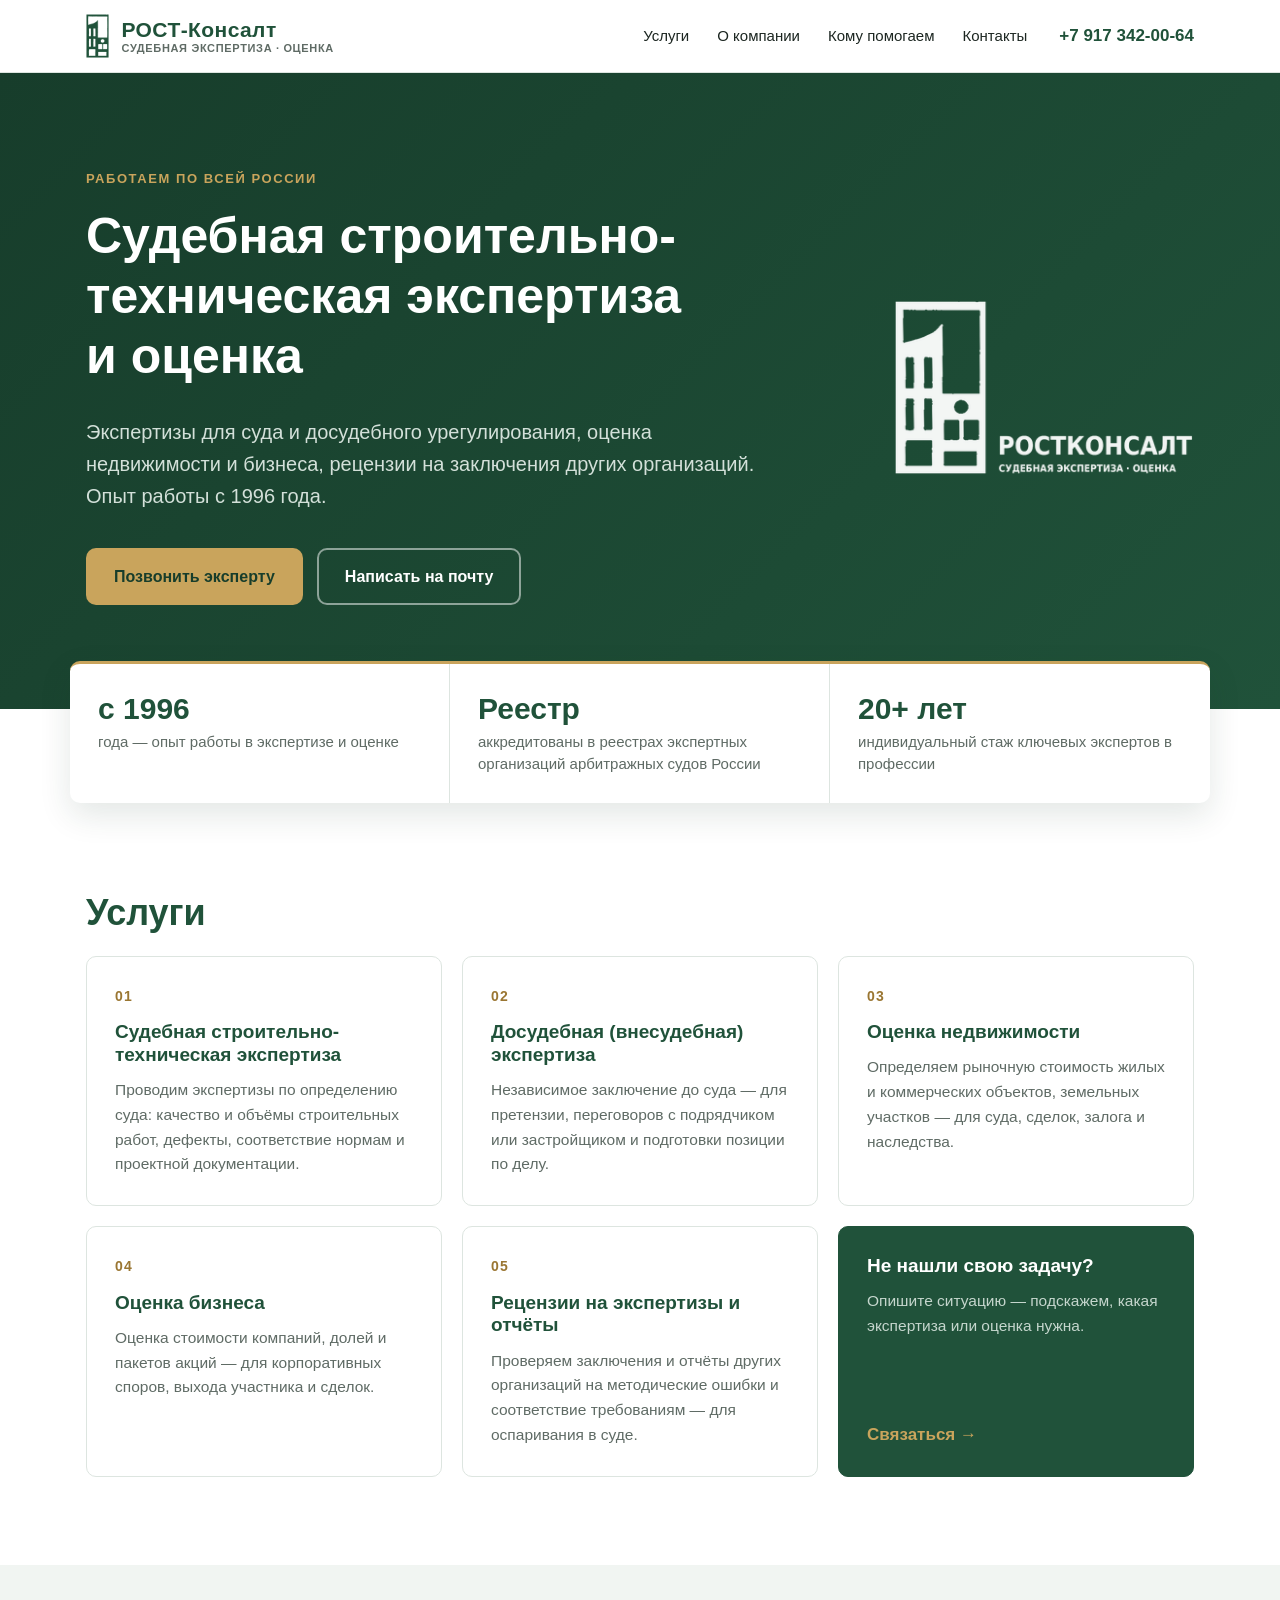
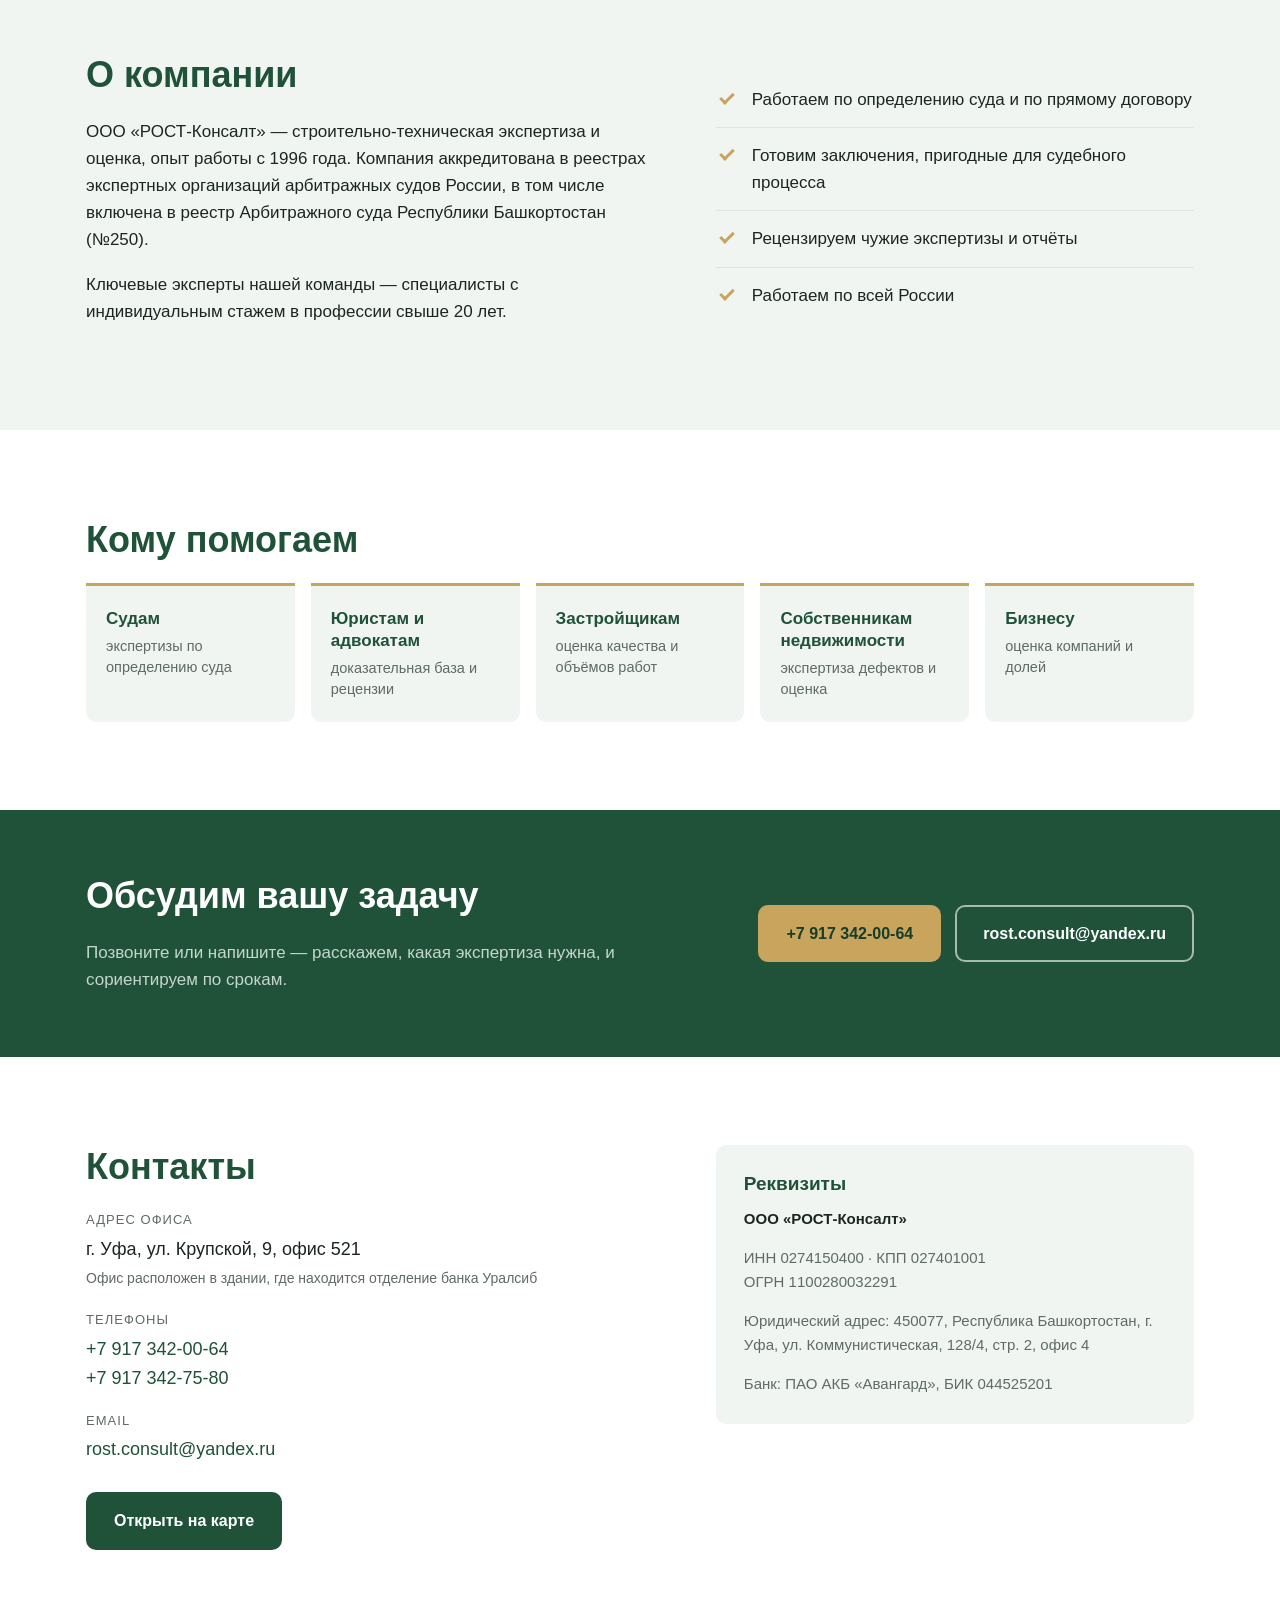
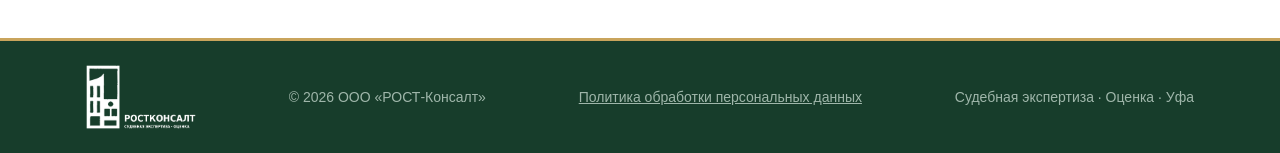
==== commit b57dc137: "Правки итерации 1: опыт с 1996, стаж 20+, реестры АС России, вся Россия, политика ПДн Co-Authored-By" ====
--- a/index.html
+++ b/index.html
@@ -4,7 +4,7 @@
   <meta charset="UTF-8">
   <meta name="viewport" content="width=device-width, initial-scale=1">
   <title>РОСТ-Консалт — судебная строительно-техническая экспертиза и оценка в Уфе</title>
-  <meta name="description" content="ООО «РОСТ-Консалт»: судебная и досудебная строительно-техническая экспертиза, оценка недвижимости и бизнеса, рецензии на экспертизы. Уфа и Республика Башкортостан. На рынке с 2010 года.">
+  <meta name="description" content="ООО «РОСТ-Консалт»: судебная и досудебная строительно-техническая экспертиза, оценка недвижимости и бизнеса, рецензии на экспертизы. Опыт работы с 1996 года. Работаем по всей России.">
   <link rel="icon" href="assets/favicon.png" type="image/png">
   <link rel="stylesheet" href="styles.css">
 </head>
@@ -37,9 +37,9 @@
     <section class="hero">
       <div class="container hero__inner">
         <div class="hero__text">
-        <p class="eyebrow">Уфа и Республика Башкортостан</p>
+        <p class="eyebrow">Работаем по всей России</p>
         <h1>Судебная строительно-техническая экспертиза и&nbsp;оценка</h1>
-        <p class="hero__lead">Экспертизы для суда и досудебного урегулирования, оценка недвижимости и бизнеса, рецензии на заключения других организаций. На рынке с 2010 года.</p>
+        <p class="hero__lead">Экспертизы для суда и досудебного урегулирования, оценка недвижимости и бизнеса, рецензии на заключения других организаций. Опыт работы с 1996 года.</p>
         <div class="hero__actions">
           <a href="tel:+79173420064" class="btn btn--primary">Позвонить эксперту</a>
           <a href="mailto:rost.consult@yandex.ru" class="btn btn--ghost">Написать на почту</a>
@@ -53,15 +53,15 @@
     <section class="facts" aria-label="Ключевые факты">
       <div class="container facts__grid">
         <div class="fact">
-          <span class="fact__num">с 2010</span>
-          <span class="fact__text">года на рынке экспертизы и оценки</span>
+          <span class="fact__num">с 1996</span>
+          <span class="fact__text">года — опыт работы в экспертизе и оценке</span>
         </div>
         <div class="fact">
           <span class="fact__num">Реестр</span>
-          <span class="fact__text">экспертных организаций Арбитражного суда Республики Башкортостан</span>
+          <span class="fact__text">аккредитованы в реестрах экспертных организаций арбитражных судов России</span>
         </div>
         <div class="fact">
-          <span class="fact__num">40+ лет</span>
+          <span class="fact__num">20+ лет</span>
           <span class="fact__text">индивидуальный стаж ключевых экспертов в профессии</span>
         </div>
       </div>
@@ -111,14 +111,14 @@
       <div class="container about">
         <div>
           <h2>О компании</h2>
-          <p>ООО «РОСТ-Консалт» работает в сфере строительно-технической экспертизы и оценки с 2010 года. Компания включена в реестр экспертных организаций Арбитражного суда Республики Башкортостан.</p>
-          <p>Ключевые эксперты команды — специалисты с индивидуальным стажем в профессии свыше 40 лет: каждый пришёл в отрасль в 19–20 лет.</p>
+          <p>ООО «РОСТ-Консалт» — строительно-техническая экспертиза и оценка, опыт работы с 1996 года. Компания аккредитована в реестрах экспертных организаций арбитражных судов России, в том числе включена в реестр Арбитражного суда Республики Башкортостан (№250).</p>
+          <p>Ключевые эксперты нашей команды — специалисты с индивидуальным стажем в профессии свыше 20 лет.</p>
         </div>
         <ul class="checklist">
           <li>Работаем по определению суда и по прямому договору</li>
           <li>Готовим заключения, пригодные для судебного процесса</li>
           <li>Рецензируем чужие экспертизы и отчёты</li>
-          <li>Работаем по Уфе и Республике Башкортостан</li>
+          <li>Работаем по всей России</li>
         </ul>
       </div>
     </section>
@@ -181,7 +181,8 @@
   <footer class="footer">
     <div class="container footer__inner">
       <img src="assets/logo-white.png" alt="РОСТ-Консалт" width="137" height="80" class="footer__logo">
-      <span>© 2010–2026 ООО «РОСТ-Консалт»</span>
+      <span>© 2026 ООО «РОСТ-Консалт»</span>
+      <a href="privacy.html" class="footer__link">Политика обработки персональных данных</a>
       <span>Судебная экспертиза · Оценка · Уфа</span>
     </div>
   </footer>
--- a/styles.css
+++ b/styles.css
@@ -330,3 +330,17 @@
   .clients { grid-template-columns: 1fr; }
   .contacts__list dd { font-size: 17px; }
 }
+
+/* ---------- Ссылка на политику в подвале ---------- */
+.footer__link { color: #9fb6aa; }
+.footer__link:hover { color: var(--gold); }
+
+/* ---------- Страница политики ---------- */
+.policy { padding: 64px 0 88px; }
+.policy .container { max-width: 820px; }
+.policy h1 { color: var(--green); font-size: clamp(26px, 4vw, 38px); }
+.policy h2 { font-size: 21px; margin-top: 36px; }
+.policy ul { padding-left: 22px; margin: 0 0 1em; }
+.policy li { margin-bottom: 6px; }
+.policy__meta { color: var(--muted); font-size: 15px; }
+.policy__back { display: inline-block; margin-top: 32px; }
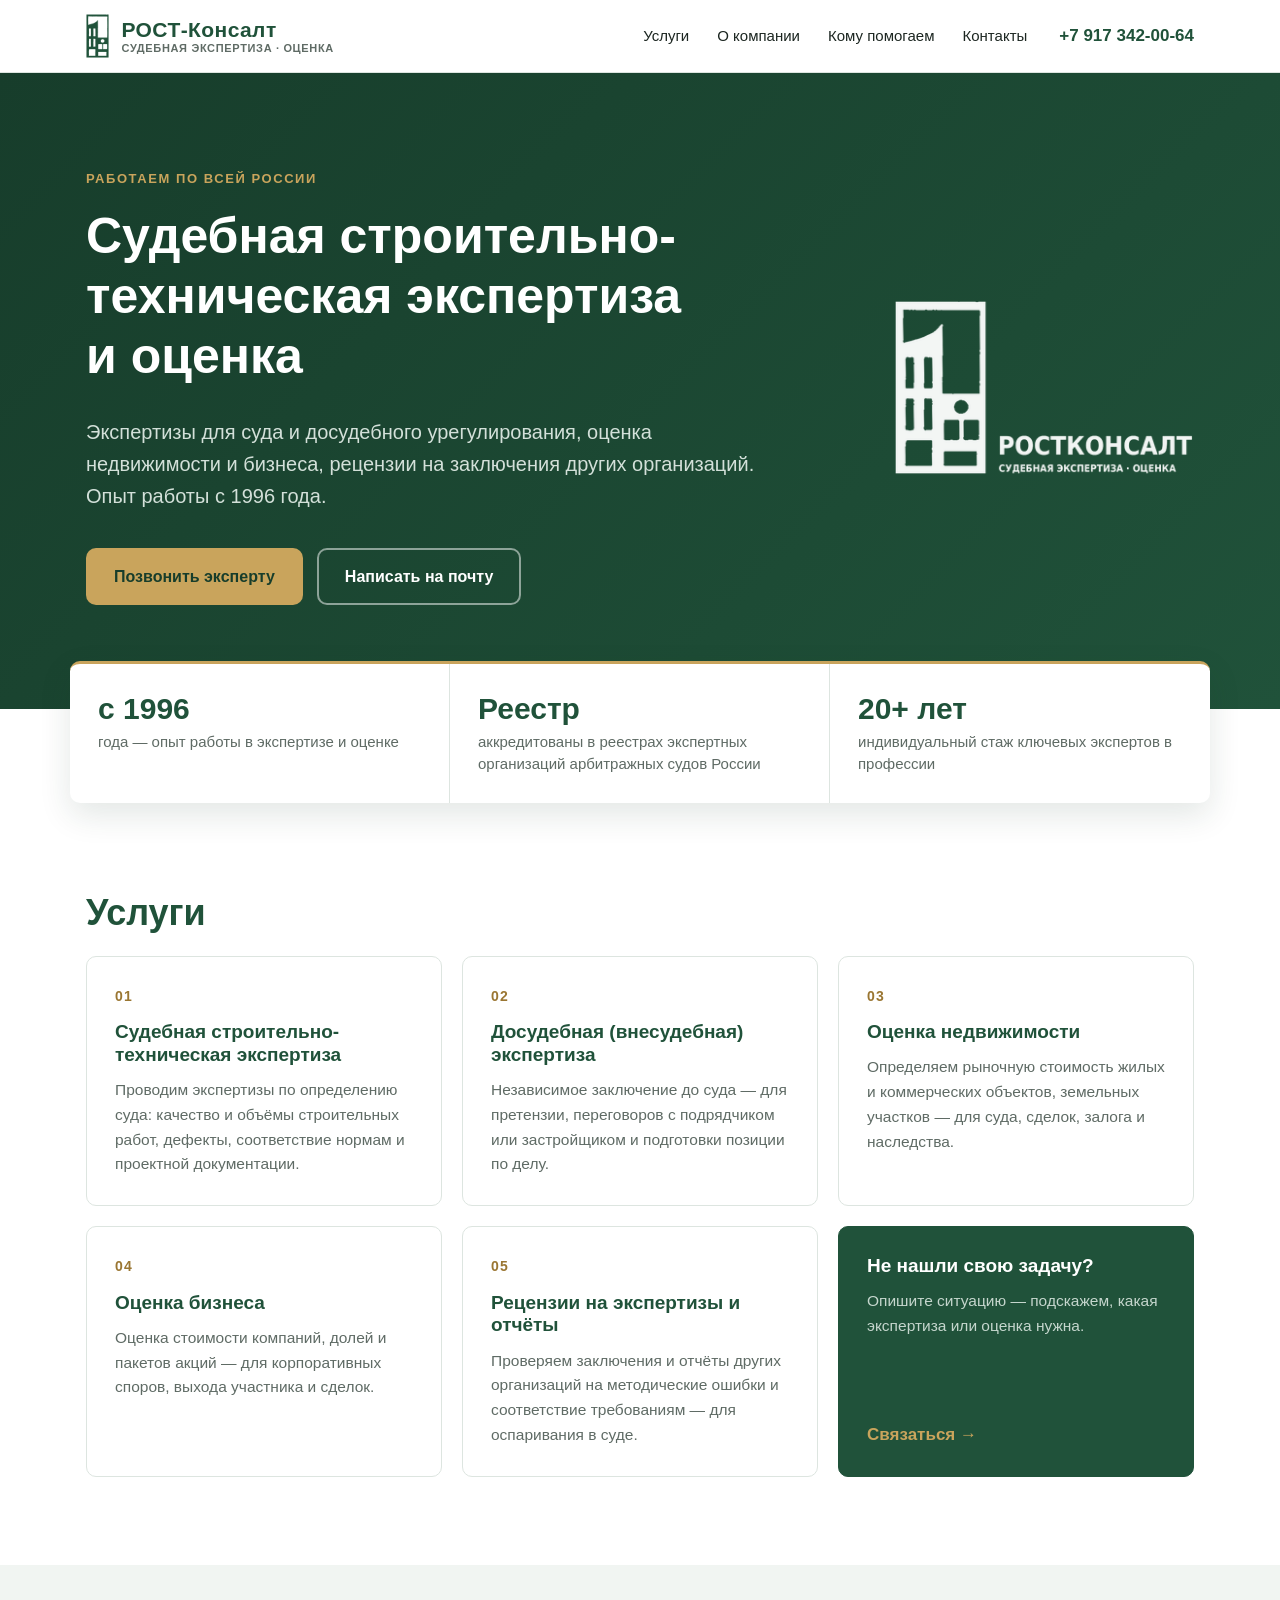
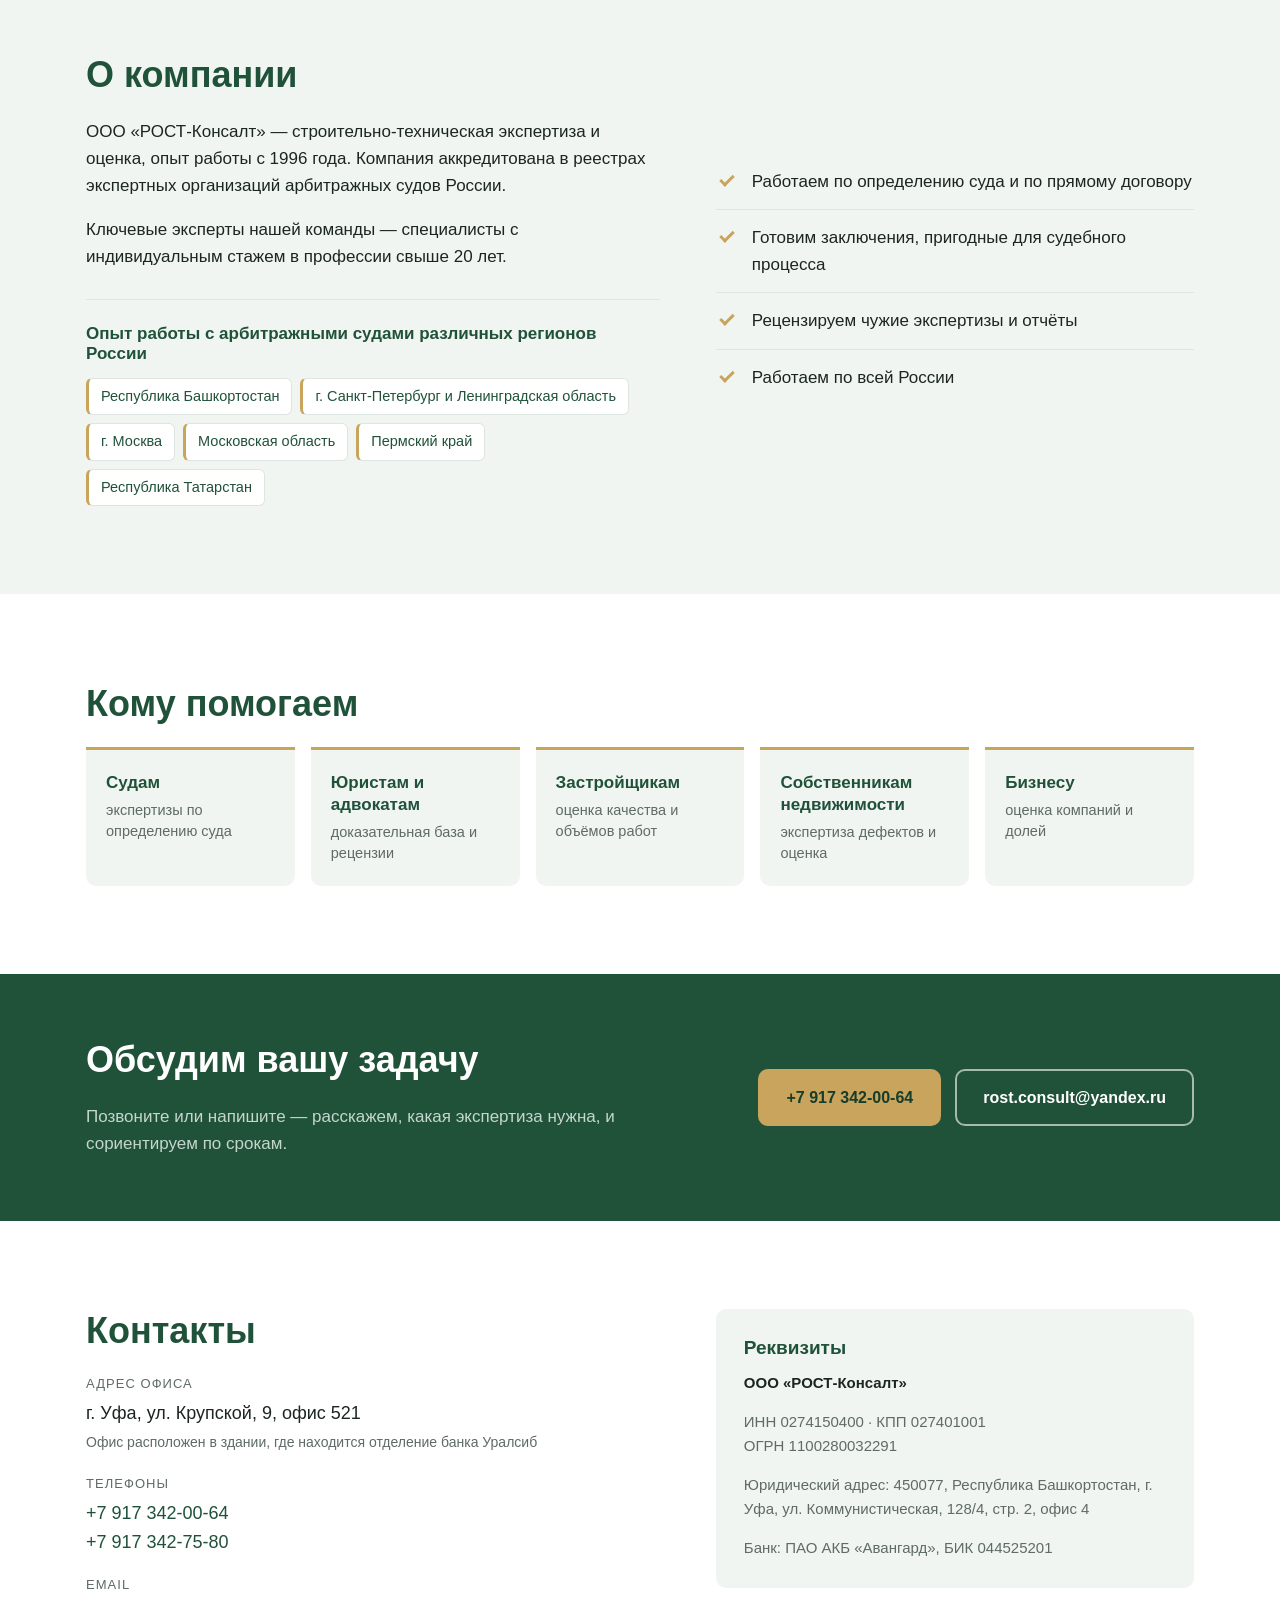
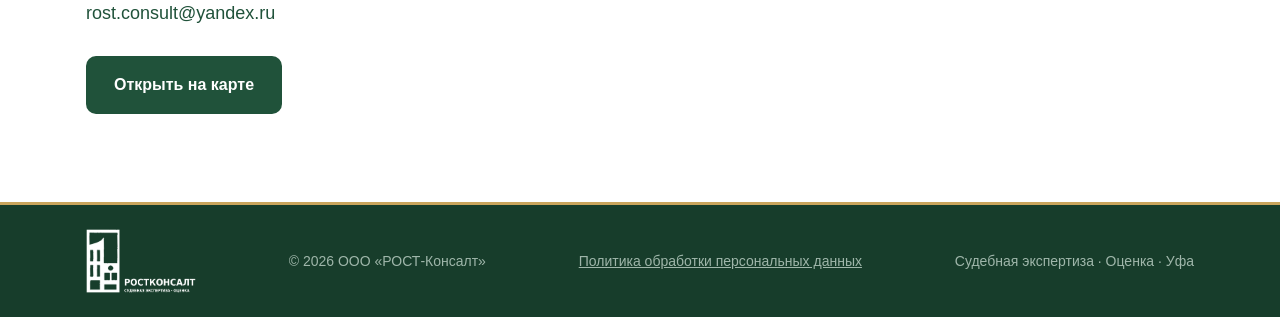
==== commit d93d25ad: "О компании: опыт работы с арбитражными судами регионов России Добавлен список регионов, убрана фраза" ====
--- a/index.html
+++ b/index.html
@@ -111,8 +111,19 @@
       <div class="container about">
         <div>
           <h2>О компании</h2>
-          <p>ООО «РОСТ-Консалт» — строительно-техническая экспертиза и оценка, опыт работы с 1996 года. Компания аккредитована в реестрах экспертных организаций арбитражных судов России, в том числе включена в реестр Арбитражного суда Республики Башкортостан (№250).</p>
+          <p>ООО «РОСТ-Консалт» — строительно-техническая экспертиза и оценка, опыт работы с 1996 года. Компания аккредитована в реестрах экспертных организаций арбитражных судов России.</p>
           <p>Ключевые эксперты нашей команды — специалисты с индивидуальным стажем в профессии свыше 20 лет.</p>
+          <div class="regions">
+            <h3 class="regions__title">Опыт работы с арбитражными судами различных регионов России</h3>
+            <ul class="regions__list">
+              <li>Республика Башкортостан</li>
+              <li>г. Санкт-Петербург и Ленинградская область</li>
+              <li>г. Москва</li>
+              <li>Московская область</li>
+              <li>Пермский край</li>
+              <li>Республика Татарстан</li>
+            </ul>
+          </div>
         </div>
         <ul class="checklist">
           <li>Работаем по определению суда и по прямому договору</li>
--- a/styles.css
+++ b/styles.css
@@ -344,3 +344,18 @@
 .policy li { margin-bottom: 6px; }
 .policy__meta { color: var(--muted); font-size: 15px; }
 .policy__back { display: inline-block; margin-top: 32px; }
+
+/* ---------- Регионы (О компании) ---------- */
+.regions { margin-top: 28px; padding-top: 24px; border-top: 1px solid var(--line); }
+.regions__title { font-size: 17px; margin-bottom: 14px; }
+.regions__list { list-style: none; margin: 0; padding: 0; display: flex; flex-wrap: wrap; gap: 8px; }
+.regions__list li {
+  background: #fff;
+  border: 1px solid var(--line);
+  border-left: 3px solid var(--gold);
+  border-radius: 6px;
+  padding: 6px 12px;
+  font-size: 14.5px;
+  font-weight: 500;
+  color: var(--green);
+}
